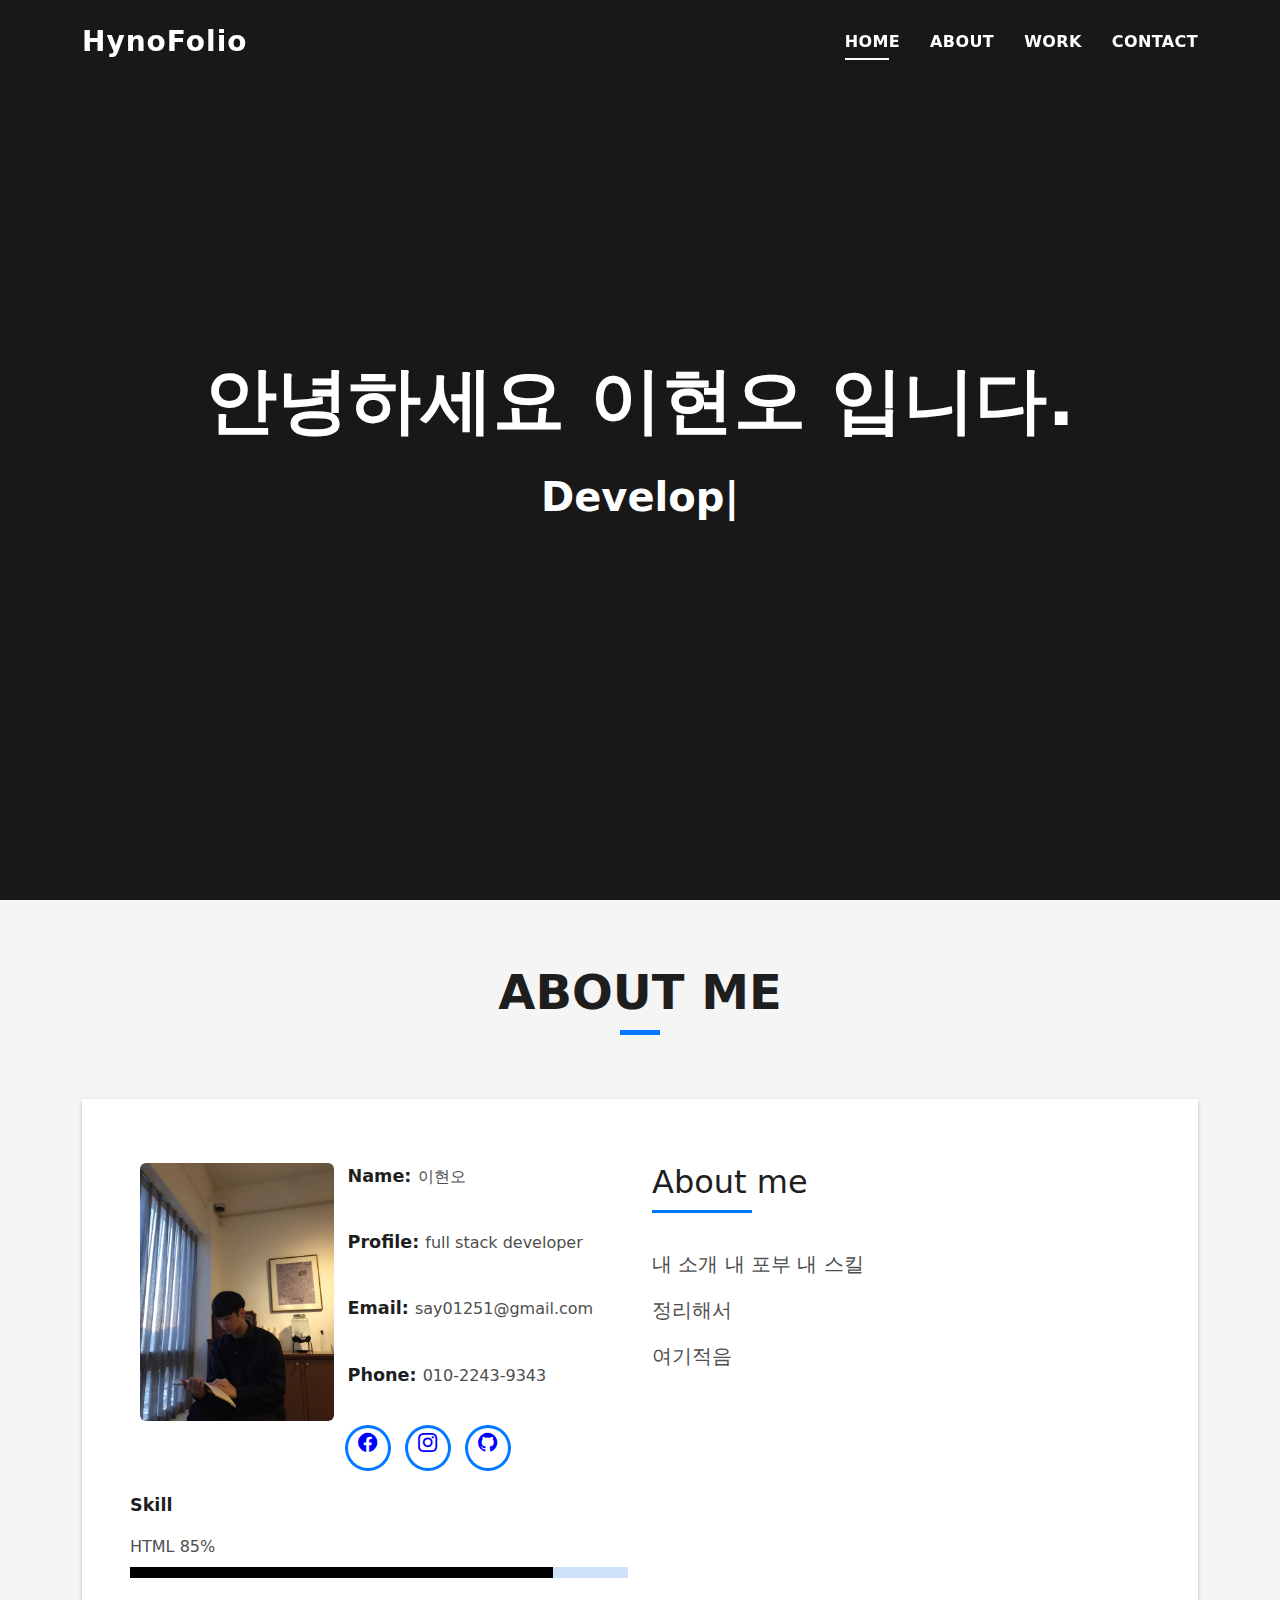
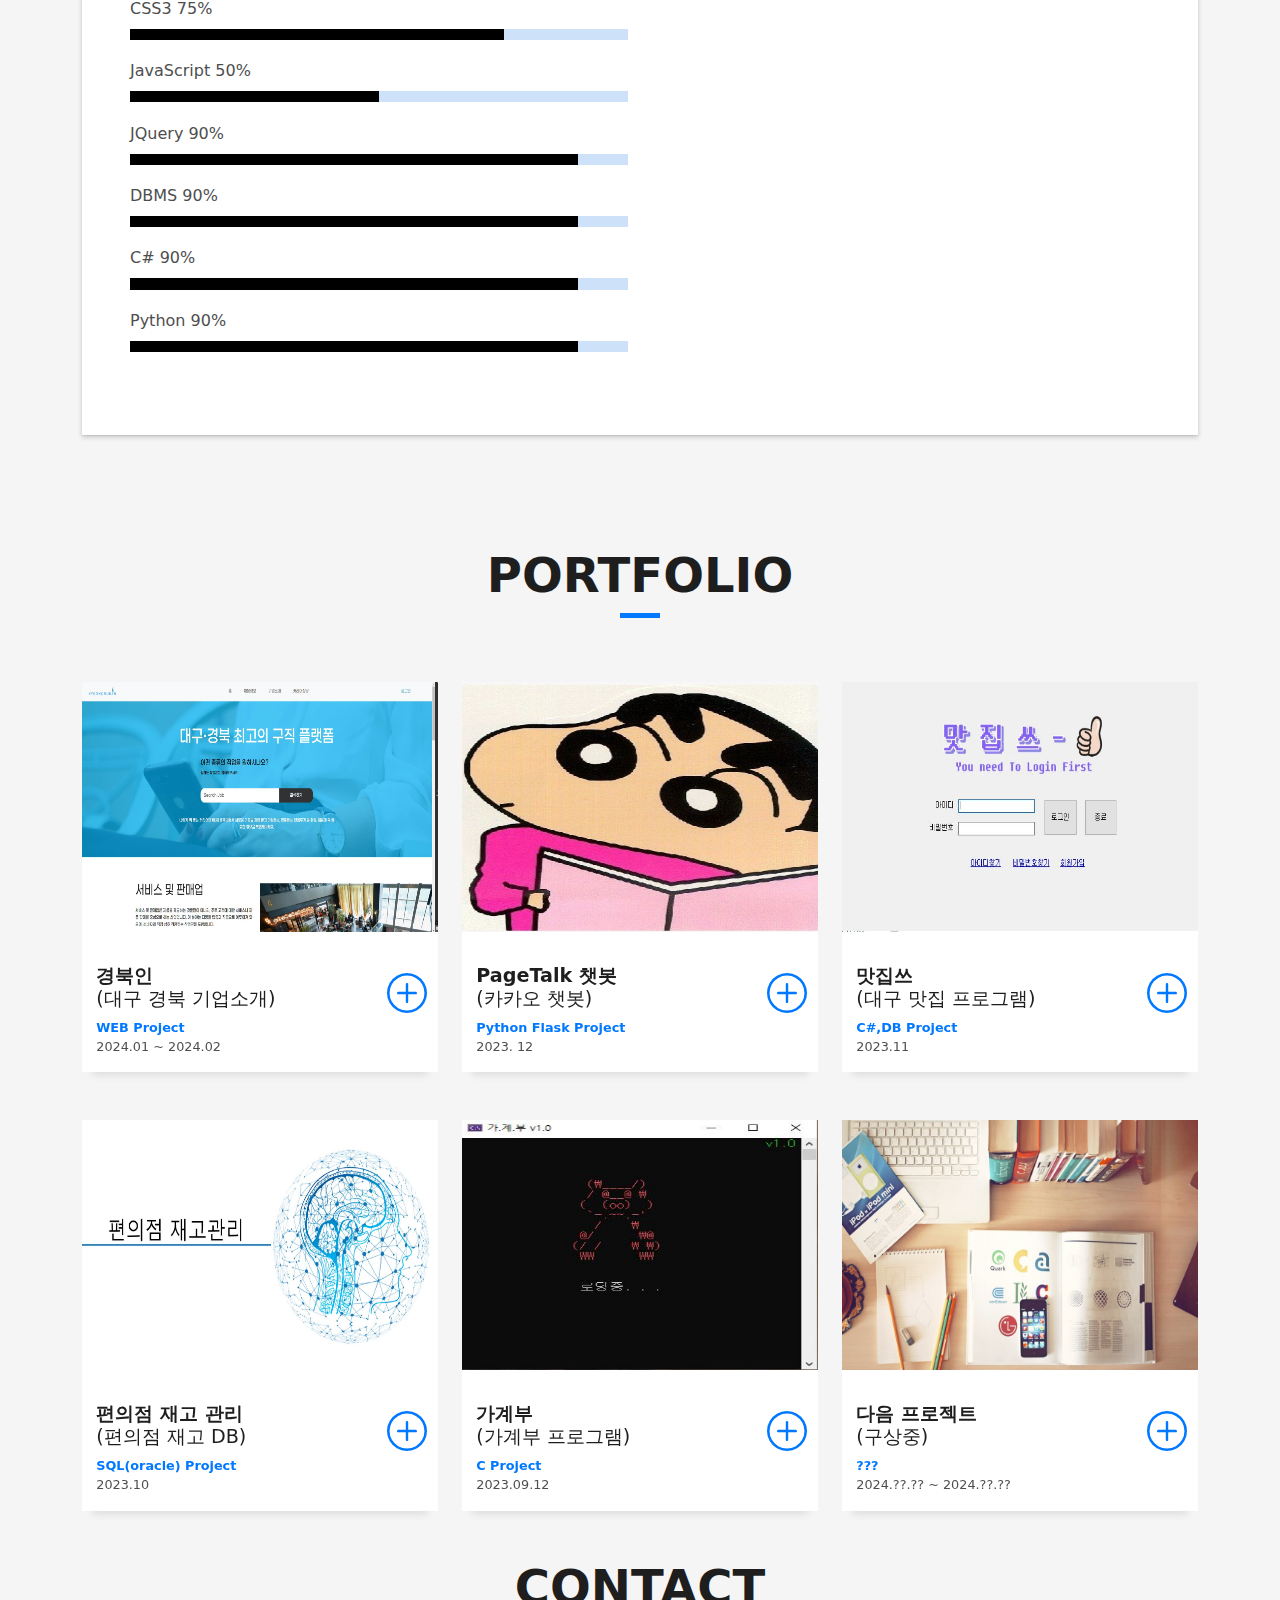
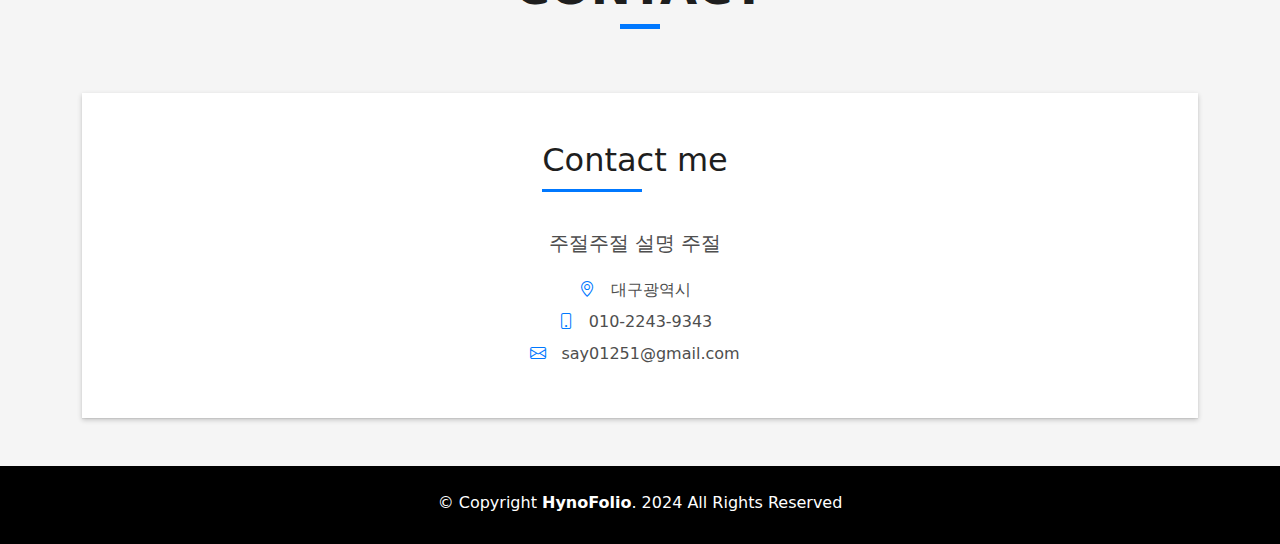
==== index.html @ 92d05353 "webhosting" ====
<!DOCTYPE html>
<html lang="en">

<head>
  <meta charset="utf-8">
  <meta content="width=device-width, initial-scale=1.0" name="viewport">

  <title>Hynofolio</title>
  <meta content="" name="description">
  <meta content="" name="keywords">

  <!-- Favicons -->
  <link href="assets/img/favicon.png" rel="icon">
  <link href="assets/img/apple-touch-icon.png" rel="apple-touch-icon">

  <!-- Vendor CSS Files -->
  <link href="assets/vendor/bootstrap/css/bootstrap.min.css" rel="stylesheet">
  <link href="assets/vendor/bootstrap-icons/bootstrap-icons.css" rel="stylesheet">
  <link href="assets/vendor/glightbox/css/glightbox.min.css" rel="stylesheet">
  <link href="assets/vendor/swiper/swiper-bundle.min.css" rel="stylesheet">

  <!-- Template Main CSS File -->
  <link href="assets/css/style.css" rel="stylesheet">

  <!-- =======================================================
  * Template Name: DevFolio
  * Updated: Jan 29 2024 with Bootstrap v5.3.2
  * Template URL: https://bootstrapmade.com/devfolio-bootstrap-portfolio-html-template/
  * Author: BootstrapMade.com
  * License: https://bootstrapmade.com/license/
  ======================================================== -->
</head>

<body>

  <!-- ======= Header ======= -->
  <header id="header" class="fixed-top">
    <div class="container d-flex align-items-center justify-content-between">

      <h1 class="logo"><a href="index.html">HynoFolio</a></h1>
      <!-- Uncomment below if you prefer to use an image logo -->
      <!-- <a href="index.html" class="logo"><img src="assets/img/logo.png" alt="" class="img-fluid"></a>-->

      <nav id="navbar" class="navbar">
        <ul>
          <li><a class="nav-link scrollto active" href="#hero">Home</a></li>
          <li><a class="nav-link scrollto" href="#about">About</a></li>
          <li><a class="nav-link scrollto " href="#work">Work</a></li>
          <li><a class="nav-link scrollto" href="#contact">Contact</a></li>
        </ul>
        <i class="bi bi-list mobile-nav-toggle"></i>
      </nav><!-- .navbar -->

    </div>
  </header><!-- End Header -->

  <!-- ======= Hero Section ======= -->
  <div id="hero" class="hero route bg-image" style="">
    <div class="overlay-itro"></div>
    <div class="hero-content display-table">
      <div class="table-cell">
        <div class="container">
          <!--<p class="display-6 color-d">Hello, world!</p>-->
          <h1 class="hero-title mb-4">안녕하세요 이현오 입니다.</h1>
          <p class="hero-subtitle"><span class="typed" data-typed-items="Developer, 개발자"></span></p>
          <!-- <p class="pt-3"><a class="btn btn-primary btn js-scroll px-4" href="#about" role="button">Learn More</a></p> -->
        </div>
      </div>
    </div>
  </div><!-- End Hero Section -->

  <main id="main">

    <!-- ======= About Section ======= -->
    <section id="about" class="about-mf sect-pt4 route">
      <div class="container">
        <div class="row">
          <div class="col-sm-12">
			  <div class="title-box text-center">
              <h3 class="title-a">
                About me
              </h3>
              
              <div class="line-mf"></div>
            </div>
            <div class="box-shadow-full">
              <div class="row">
                <div class="col-md-6">
                  <div class="row">
                    <div class="col-sm-6 col-md-5">
                      <div class="about-img">
                        <img src="assets/img/testimonial-2.jpg" class="img-fluid rounded b-shadow-a" alt="">
                      </div>
                    </div>
                    <div class="col-sm-6 col-md-7">
                      <div class="about-info">
                        <p><span class="title-s">Name: </span> <span>이현오</span></p><br>
                        <p><span class="title-s">Profile: </span> <span>full stack developer</span></p><br>
                        <p><span class="title-s">Email: </span> <span>say01251@gmail.com</span></p><br>
                        <p><span class="title-s">Phone: </span> <span>010-2243-9343</span></p>
                         <div class="socials">
                      <ul>
                        <li><a href="https://www.facebook.com/profile.php?id=100023149006272"><span class="ico-circle"><i class="bi bi-facebook"></i></span></a></li>
                        <li><a href="https://www.instagram.com/hyuno__2/"><span class="ico-circle"><i class="bi bi-instagram"></i></span></a></li>
                        <li><a href="https://github.com/Hyno2"><span class="ico-circle"><i class="bi bi-github"></i></span></a></li>
                       
                      </ul>
                    </div>
                      </div>
                    </div>
                  </div>
                  <div class="skill-mf">
                    <p class="title-s">Skill</p>
                    <span>HTML</span> <span class="pull-right">85%</span>
                    <div class="progress">
                      <div class="progress-bar" role="progressbar" style="width: 85%;" aria-valuenow="85" aria-valuemin="0" aria-valuemax="100"></div>
                    </div>
                    <span>CSS3</span> <span class="pull-right">75%</span>
                    <div class="progress">
                      <div class="progress-bar" role="progressbar" style="width: 75%" aria-valuenow="75" aria-valuemin="0" aria-valuemax="100"></div>
                    </div>
                    <span>JavaScript</span> <span class="pull-right">50%</span>
                    <div class="progress">
                      <div class="progress-bar" role="progressbar" style="width: 50%" aria-valuenow="50" aria-valuemin="0" aria-valuemax="100"></div>
                    </div>
                    <span>JQuery</span> <span class="pull-right">90%</span>
                    <div class="progress">
                      <div class="progress-bar" role="progressbar" style="width: 90%" aria-valuenow="90" aria-valuemin="0" aria-valuemax="100"></div>
                    </div>
                    <span>DBMS</span> <span class="pull-right">90%</span>
                    <div class="progress">
                      <div class="progress-bar" role="progressbar" style="width: 90%" aria-valuenow="90" aria-valuemin="0" aria-valuemax="100"></div>
                    </div>
                    <span>C#</span> <span class="pull-right">90%</span>
                    <div class="progress">
                      <div class="progress-bar" role="progressbar" style="width: 90%" aria-valuenow="90" aria-valuemin="0" aria-valuemax="100"></div>
                    </div>
                    <span>Python</span> <span class="pull-right">90%</span>
                    <div class="progress">
                      <div class="progress-bar" role="progressbar" style="width: 90%" aria-valuenow="90" aria-valuemin="0" aria-valuemax="100"></div>
                    </div>
                  </div>
                </div>
                <div class="col-md-6">
                  <div class="about-me pt-4 pt-md-0">
                    <div class="title-box-2">
                      <h5 class="title-left">
                        About me
                      </h5>
                    </div>
                    <p class="lead">
                      내 소개 내 포부 내 스킬
                    </p>
                    <p class="lead">
                      정리해서
                    </p>
                    <p class="lead">
                      여기적음
                    </p>
                  </div>
                </div>
              </div>
            </div>
          </div>
        </div>
      </div>
    </section><!-- End About Section -->


    <!-- ======= Portfolio Section ======= -->
    <section id="work" class="portfolio-mf sect-pt4 route">
      <div class="container">
        <div class="row">
          <div class="col-sm-12">
            <div class="title-box text-center">
              <h3 class="title-a">
                Portfolio
              </h3>
              
              <div class="line-mf"></div>
            </div>
          </div>
        </div>
        <div class="row">
          <div class="col-md-4">
            <div class="work-box">
              <a href="assets/img/work-1.jpg" data-gallery="portfolioGallery" class="portfolio-lightbox">
                <div class="work-img">
                  <img src="assets/img/work-1.jpg" alt="" class="img-fluid">
                </div>
              </a>
              <div class="work-content">
                <div class="row">
                  <div class="col-sm-8">
                    <h2 class="w-title"><strong>경북인</strong><br>(대구 경북 기업소개)</h2>
                    <div class="w-more">
                      <span class="w-ctegory"><strong>WEB Project</strong> </span> <br> <span class="w-date">2024.01 ~ 2024.02</span>
                    </div>
                  </div>
                  <div class="col-sm-4">
                    <div class="w-like">
                      <a href="portfolio-details.html"> <span class="bi bi-plus-circle"></span></a>
                    </div>
                  </div>
                </div>
              </div>
            </div>
          </div>
          <div class="col-md-4">
            <div class="work-box">
              <a href="assets/img/work-2.jpg" data-gallery="portfolioGallery" class="portfolio-lightbox">
                <div class="work-img">
                  <img src="assets/img/work-2.jpg" alt="" class="img-fluid">
                </div>
              </a>
              <div class="work-content">
                <div class="row">
                  <div class="col-sm-8">
                    <h2 class="w-title"><strong>PageTalk 챗봇</strong><br>(카카오 챗봇)</h2>
                    <div class="w-more">
                      <span class="w-ctegory"><strong>Python Flask Project</strong></span> <br> <span class="w-date">2023. 12</span>
                    </div>
                  </div>
                  <div class="col-sm-4">
                    <div class="w-like">
                      <a href="portfolio-details2.html"> <span class="bi bi-plus-circle"></span></a>
                    </div>
                  </div>
                </div>
              </div>
            </div>
          </div>
          <div class="col-md-4">
            <div class="work-box">
              <a href="assets/img/work-3.jpg" data-gallery="portfolioGallery" class="portfolio-lightbox">
                <div class="work-img">
                  <img src="assets/img/work-3.jpg" alt="" class="img-fluid">
                </div>
              </a>
              <div class="work-content">
                <div class="row">
                  <div class="col-sm-8">
                    <h2 class="w-title"><strong>맛집쓰</strong> <br>(대구 맛집 프로그램)</h2>
                    <div class="w-more">
                      <span class="w-ctegory"><strong>C#,DB Project</strong></span> <br> <span class="w-date">2023.11</span>
                    </div>
                  </div>
                  <div class="col-sm-4">
                    <div class="w-like">
                      <a href="portfolio-details3.html"> <span class="bi bi-plus-circle"></span></a>
                    </div>
                  </div>
                </div>
              </div>
            </div>
          </div>
          <div class="col-md-4">
            <div class="work-box">
              <a href="assets/img/work-4.jpg" data-gallery="portfolioGallery" class="portfolio-lightbox">
                <div class="work-img">
                  <img src="assets/img/work-4.jpg" alt="" class="img-fluid">
                </div>
              </a>
              <div class="work-content">
                <div class="row">
                  <div class="col-sm-8">
                    <h2 class="w-title"><strong>편의점 재고 관리</strong><br>(편의점 재고 DB)</h2>
                    <div class="w-more">
                      <span class="w-ctegory"><strong>SQL(oracle) Project</strong></span> <br> <span class="w-date">2023.10</span>
                    </div>
                  </div>
                  <div class="col-sm-4">
                    <div class="w-like">
                      <a href="portfolio-details4.html"> <span class="bi bi-plus-circle"></span></a>
                    </div>
                  </div>
                </div>
              </div>
            </div>
          </div>
          <div class="col-md-4">
            <div class="work-box">
              <a href="assets/img/work-5.jpg" data-gallery="portfolioGallery" class="portfolio-lightbox">
                <div class="work-img">
                  <img src="assets/img/work-5.jpg" alt="" class="img-fluid">
                </div>
              </a>
              <div class="work-content">
                <div class="row">
                  <div class="col-sm-8">
                    <h2 class="w-title"><strong>가계부</strong><br>(가계부 프로그램)</h2>
                    <div class="w-more">
                      <span class="w-ctegory"><strong>C Project</strong></span> <br> <span class="w-date">2023.09.12</span>
                    </div>
                  </div>
                  <div class="col-sm-4">
                    <div class="w-like">
                      <a href="portfolio-details5.html"> <span class="bi bi-plus-circle"></span></a>
                    </div>
                  </div>
                </div>
              </div>
            </div>
          </div>
          <div class="col-md-4">
            <div class="work-box">
              <a href="assets/img/work-6.jpg" data-gallery="portfolioGallery" class="portfolio-lightbox">
                <div class="work-img">
                  <img src="assets/img/work-6.jpg" alt="" class="img-fluid">
                </div>
              </a>
              <div class="work-content">
                <div class="row">
                  <div class="col-sm-8">
                    <h2 class="w-title"><strong>다음 프로젝트</strong><br>(구상중)</h2>
                    <div class="w-more">
                      <span class="w-ctegory"><strong>???</strong></span> <br> <span class="w-date">2024.??.?? ~ 2024.??.??</span>
                    </div>
                  </div>
                  <div class="col-sm-4">
                    <div class="w-like">
                      <a href=""> <span class="bi bi-plus-circle"></span></a>
                    </div>
                  </div>
                </div>
              </div>
            </div>
          </div>

        </div>
      </div>
    </section><!-- End Portfolio Section -->

    <!-- ======= Contact Section ======= -->
    
      <div class="container" style="text-align: center;">
        <div class="row">
          <div class="col-sm-12">
			  <div class="title-box text-center">
              <h3 class="title-a">
                Contact
              </h3>
              
              <div class="line-mf"></div>
            </div>
            <div class="contact-mf">
              <div id="contact" class="box-shadow-full">
                <div class="row">
               
                  </div>
                  <div class="col-md-6" style="margin-left: 250px;">
                    <div class="title-box-2 pt-4 pt-md-0">
                      <h5 class="title-left">
                        Contact me
                      </h5>
                    </div>
                    <div class="more-info">
                      <p class="lead">
                       주절주절 설명 주절
                      </p>
                      <ul class="list-ico">
                        <li><span class="bi bi-geo-alt"></span> 대구광역시</li>
                        <li><span class="bi bi-phone"></span> 010-2243-9343</li>
                        <li><span class="bi bi-envelope"></span> say01251@gmail.com</li>
                      </ul>
                    </div>
                   
                  </div>
                </div>
              </div>
            </div>
          </div>
        </div>
      </div>
    <!-- End Contact Section -->

  </main><!-- End #main -->

  <!-- ======= Footer ======= -->
  <footer>
    <div class="container">
      <div class="row">
        <div class="col-sm-12">
          <div class="copyright-box">
            <p class="copyright">&copy; Copyright <strong>HynoFolio</strong>. 2024 All Rights Reserved</p>
            <div class="credits">
           
            </div>
          </div>
        </div>
      </div>
    </div>
  </footer><!-- End  Footer -->

  <div id="preloader"></div>
  <a href="#" class="back-to-top d-flex align-items-center justify-content-center"><i class="bi bi-arrow-up-short"></i></a>

  <!-- Vendor JS Files -->
  <script src="assets/vendor/purecounter/purecounter_vanilla.js"></script>
  <script src="assets/vendor/bootstrap/js/bootstrap.bundle.min.js"></script>
  <script src="assets/vendor/glightbox/js/glightbox.min.js"></script>
  <script src="assets/vendor/swiper/swiper-bundle.min.js"></script>
  <script src="assets/vendor/typed.js/typed.umd.js"></script>
  <script src="assets/vendor/php-email-form/validate.js"></script>

  <!-- Template Main JS File -->
  <script src="assets/js/main.js"></script>

</body>

</html>
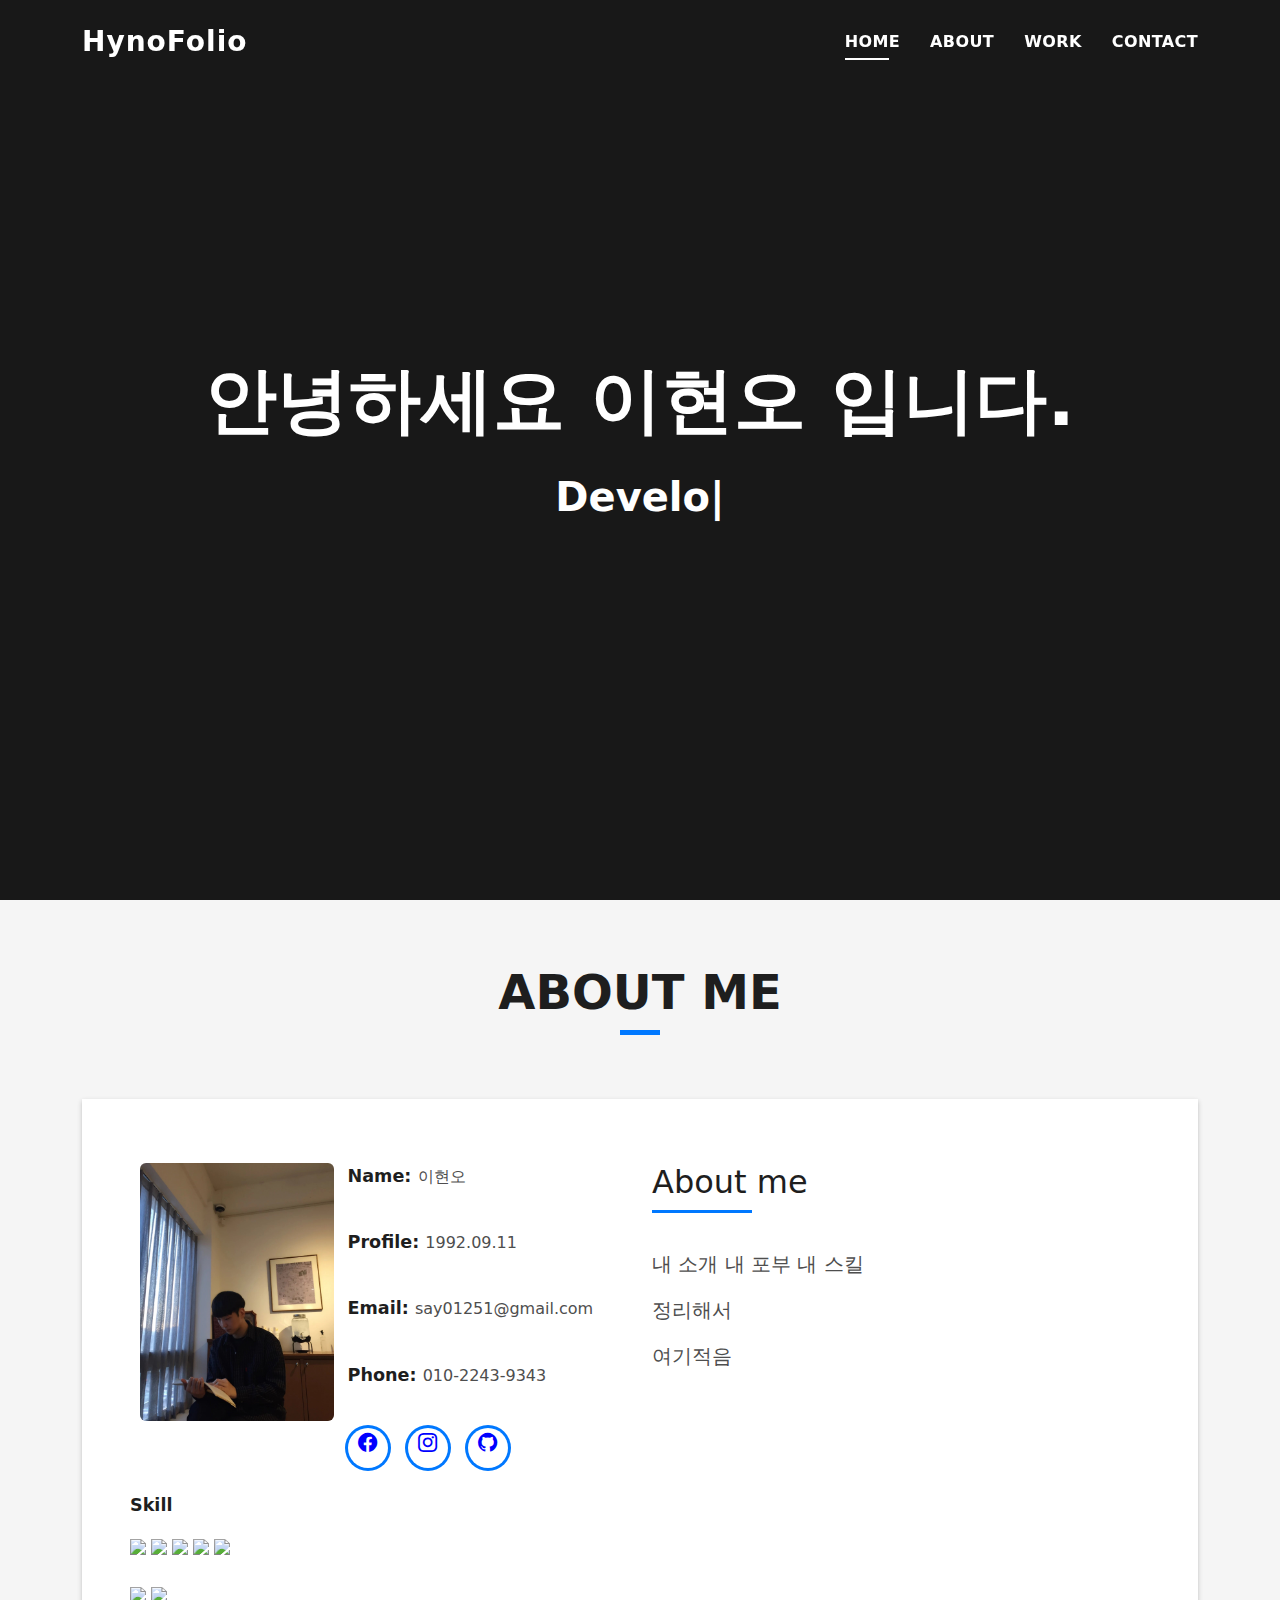
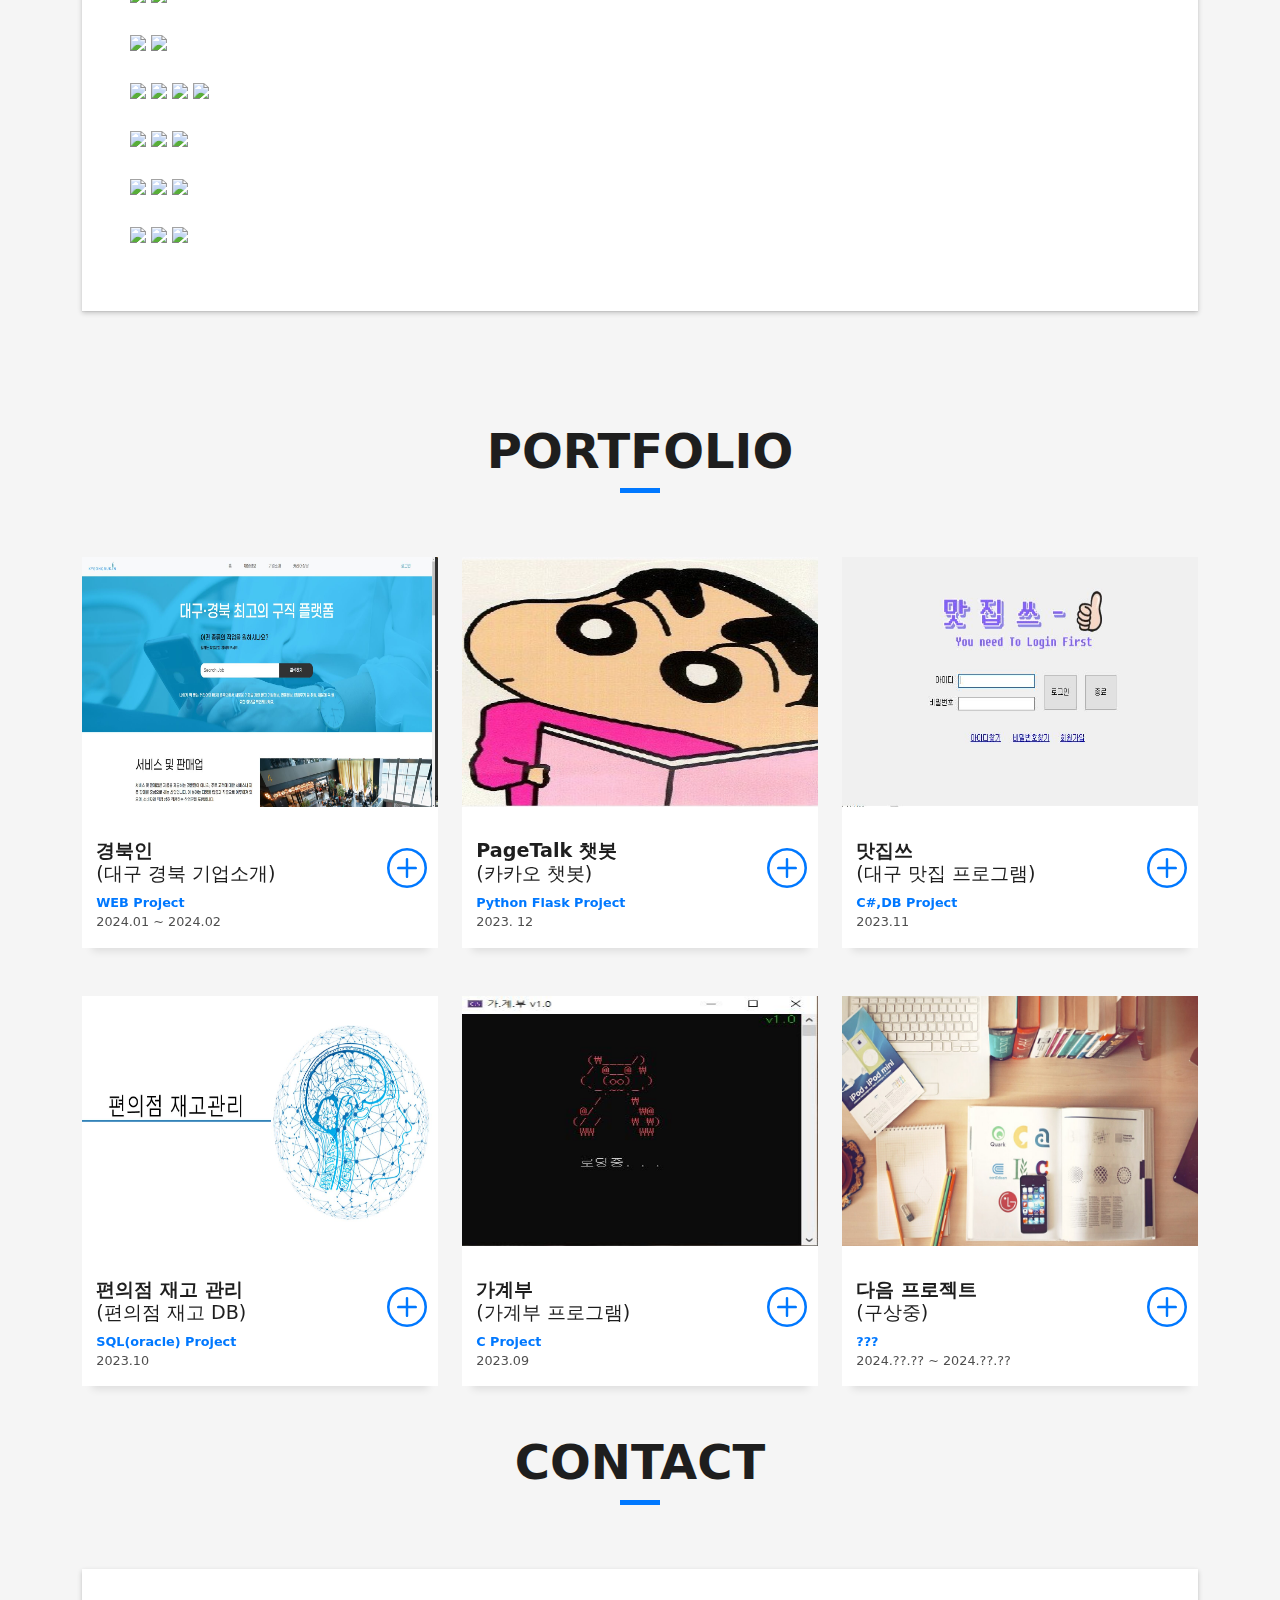
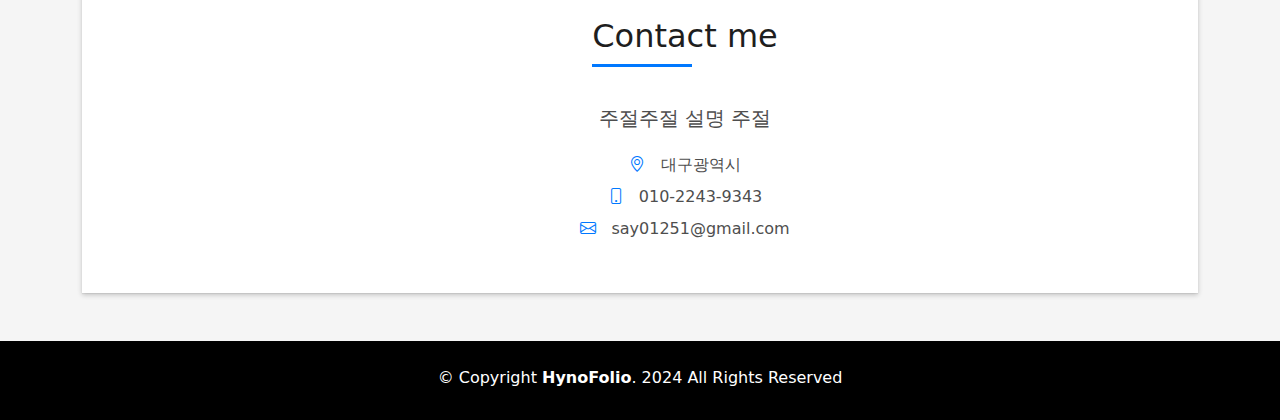
==== commit 6ebd0e51: "d" ====
--- a/index.html
+++ b/index.html
@@ -95,7 +95,7 @@
                     <div class="col-sm-6 col-md-7">
                       <div class="about-info">
                         <p><span class="title-s">Name: </span> <span>이현오</span></p><br>
-                        <p><span class="title-s">Profile: </span> <span>full stack developer</span></p><br>
+                        <p><span class="title-s">Profile: </span> <span>1992.09.11</span></p><br>
                         <p><span class="title-s">Email: </span> <span>say01251@gmail.com</span></p><br>
                         <p><span class="title-s">Phone: </span> <span>010-2243-9343</span></p>
                          <div class="socials">
@@ -111,34 +111,36 @@
                   </div>
                   <div class="skill-mf">
                     <p class="title-s">Skill</p>
-                    <span>HTML</span> <span class="pull-right">85%</span>
-                    <div class="progress">
-                      <div class="progress-bar" role="progressbar" style="width: 85%;" aria-valuenow="85" aria-valuemin="0" aria-valuemax="100"></div>
-                    </div>
-                    <span>CSS3</span> <span class="pull-right">75%</span>
-                    <div class="progress">
-                      <div class="progress-bar" role="progressbar" style="width: 75%" aria-valuenow="75" aria-valuemin="0" aria-valuemax="100"></div>
-                    </div>
-                    <span>JavaScript</span> <span class="pull-right">50%</span>
-                    <div class="progress">
-                      <div class="progress-bar" role="progressbar" style="width: 50%" aria-valuenow="50" aria-valuemin="0" aria-valuemax="100"></div>
-                    </div>
-                    <span>JQuery</span> <span class="pull-right">90%</span>
-                    <div class="progress">
-                      <div class="progress-bar" role="progressbar" style="width: 90%" aria-valuenow="90" aria-valuemin="0" aria-valuemax="100"></div>
-                    </div>
-                    <span>DBMS</span> <span class="pull-right">90%</span>
-                    <div class="progress">
-                      <div class="progress-bar" role="progressbar" style="width: 90%" aria-valuenow="90" aria-valuemin="0" aria-valuemax="100"></div>
-                    </div>
-                    <span>C#</span> <span class="pull-right">90%</span>
-                    <div class="progress">
-                      <div class="progress-bar" role="progressbar" style="width: 90%" aria-valuenow="90" aria-valuemin="0" aria-valuemax="100"></div>
-                    </div>
-                    <span>Python</span> <span class="pull-right">90%</span>
-                    <div class="progress">
-                      <div class="progress-bar" role="progressbar" style="width: 90%" aria-valuenow="90" aria-valuemin="0" aria-valuemax="100"></div>
-                    </div>
+                    <span>
+						<img src="https://img.shields.io/badge/html5-E34F26?style=for-the-badge&#x26;logo=html5&logoColor=white"/></a> 
+						<img src="https://img.shields.io/badge/css3-1572B6?style=for-the-badge&#x26;logo=css3&logoColor=white"/></a> 
+						<img src="https://img.shields.io/badge/javascript-F7DF1E?style=for-the-badge&#x26;logo=javascript&logoColor=white"/></a>
+						<img src="https://img.shields.io/badge/jquery-0769AD?style=for-the-badge&#x26;logo=jquery&logoColor=white"/></a>
+						<img src="https://img.shields.io/badge/springboot-6DB33F?style=for-the-badge&#x26;logo=springboot&logoColor=white"/></a>
+						<br><br>
+						<img src="https://img.shields.io/badge/c-A8B9CC?style=for-the-badge&#x26;logo=c&logoColor=white"/></a> 
+						<img src="https://img.shields.io/badge/C%20Sharp-239120?style=for-the-badge&#x26;logo=C%20Sharp&logoColor=white"/></a> 
+						<br><br>
+						<img src="https://img.shields.io/badge/python-3776AB?style=for-the-badge&#x26;logo=python&logoColor=white"/></a> 
+						<img src="https://img.shields.io/badge/flask-g000000?style=for-the-badge&#x26;logo=flask&logoColor=white"/></a>
+						<br><br>
+						<img src="https://img.shields.io/badge/visualstudio-5C2D91?style=for-the-badge&#x26;logo=visualstudio&logoColor=white"/></a>
+						<img src="https://img.shields.io/badge/visualstudiocode-007ACC?style=for-the-badge&#x26;logo=visualstudiocode&logoColor=white"/></a>
+						<img src="https://img.shields.io/badge/eclipseide-2C2255?style=for-the-badge&#x26;logo=eclipseide&logoColor=white"/></a>
+						<img src="https://img.shields.io/badge/pycharm-000000?style=for-the-badge&#x26;logo=pycharm&logoColor=white"/></a>
+						<br><br>
+						<img src="https://img.shields.io/badge/mysql-4479A1?style=for-the-badge&#x26;logo=mysql&logoColor=white"/></a>
+						<img src="https://img.shields.io/badge/microsoftsqlserver-CC2927?style=for-the-badge&#x26;logo=microsoftsqlserver&logoColor=white"/></a>
+						<img src="https://img.shields.io/badge/oracle-F80000?style=for-the-badge&#x26;logo=oracle&logoColor=white"/></a>
+						<br><br>
+						<img src="https://img.shields.io/badge/bootstrap-7952B3?style=for-the-badge&#x26;logo=bootstrap&logoColor=white"/></a>
+						<img src="https://img.shields.io/badge/figma-F24E1E?style=for-the-badge&#x26;logo=figma&logoColor=white"/></a>
+						<img src="https://img.shields.io/badge/canva-00C4CC?style=for-the-badge&#x26;logo=canva&logoColor=white"/></a>
+						<br><br>
+						<img src="https://img.shields.io/badge/kakao-FFCD00?style=for-the-badge&#x26;logo=kakao&logoColor=white"/></a>
+						<img src="https://img.shields.io/badge/git-F05032?style=for-the-badge&#x26;logo=git&logoColor=white"/></a>
+						<img src="https://img.shields.io/badge/github-181717?style=for-the-badge&#x26;logo=github&logoColor=white"/></a>
+						</span>
                   </div>
                 </div>
                 <div class="col-md-6">
@@ -182,6 +184,7 @@
           </div>
         </div>
         <div class="row">
+			
           <div class="col-md-4">
             <div class="work-box">
               <a href="assets/img/work-1.jpg" data-gallery="portfolioGallery" class="portfolio-lightbox">
@@ -206,6 +209,7 @@
               </div>
             </div>
           </div>
+          
           <div class="col-md-4">
             <div class="work-box">
               <a href="assets/img/work-2.jpg" data-gallery="portfolioGallery" class="portfolio-lightbox">
@@ -230,6 +234,7 @@
               </div>
             </div>
           </div>
+
           <div class="col-md-4">
             <div class="work-box">
               <a href="assets/img/work-3.jpg" data-gallery="portfolioGallery" class="portfolio-lightbox">
@@ -254,6 +259,7 @@
               </div>
             </div>
           </div>
+      
           <div class="col-md-4">
             <div class="work-box">
               <a href="assets/img/work-4.jpg" data-gallery="portfolioGallery" class="portfolio-lightbox">
@@ -278,6 +284,8 @@
               </div>
             </div>
           </div>
+          
+          
           <div class="col-md-4">
             <div class="work-box">
               <a href="assets/img/work-5.jpg" data-gallery="portfolioGallery" class="portfolio-lightbox">
@@ -290,7 +298,7 @@
                   <div class="col-sm-8">
                     <h2 class="w-title"><strong>가계부</strong><br>(가계부 프로그램)</h2>
                     <div class="w-more">
-                      <span class="w-ctegory"><strong>C Project</strong></span> <br> <span class="w-date">2023.09.12</span>
+                      <span class="w-ctegory"><strong>C Project</strong></span> <br> <span class="w-date">2023.09</span>
                     </div>
                   </div>
                   <div class="col-sm-4">
@@ -302,6 +310,8 @@
               </div>
             </div>
           </div>
+
+
           <div class="col-md-4">
             <div class="work-box">
               <a href="assets/img/work-6.jpg" data-gallery="portfolioGallery" class="portfolio-lightbox">
@@ -326,7 +336,6 @@
               </div>
             </div>
           </div>
-
         </div>
       </div>
     </section><!-- End Portfolio Section -->
@@ -348,7 +357,7 @@
                 <div class="row">
                
                   </div>
-                  <div class="col-md-6" style="margin-left: 250px;">
+                  <div class="col-md-6" style="margin-left: 300px;">
                     <div class="title-box-2 pt-4 pt-md-0">
                       <h5 class="title-left">
                         Contact me
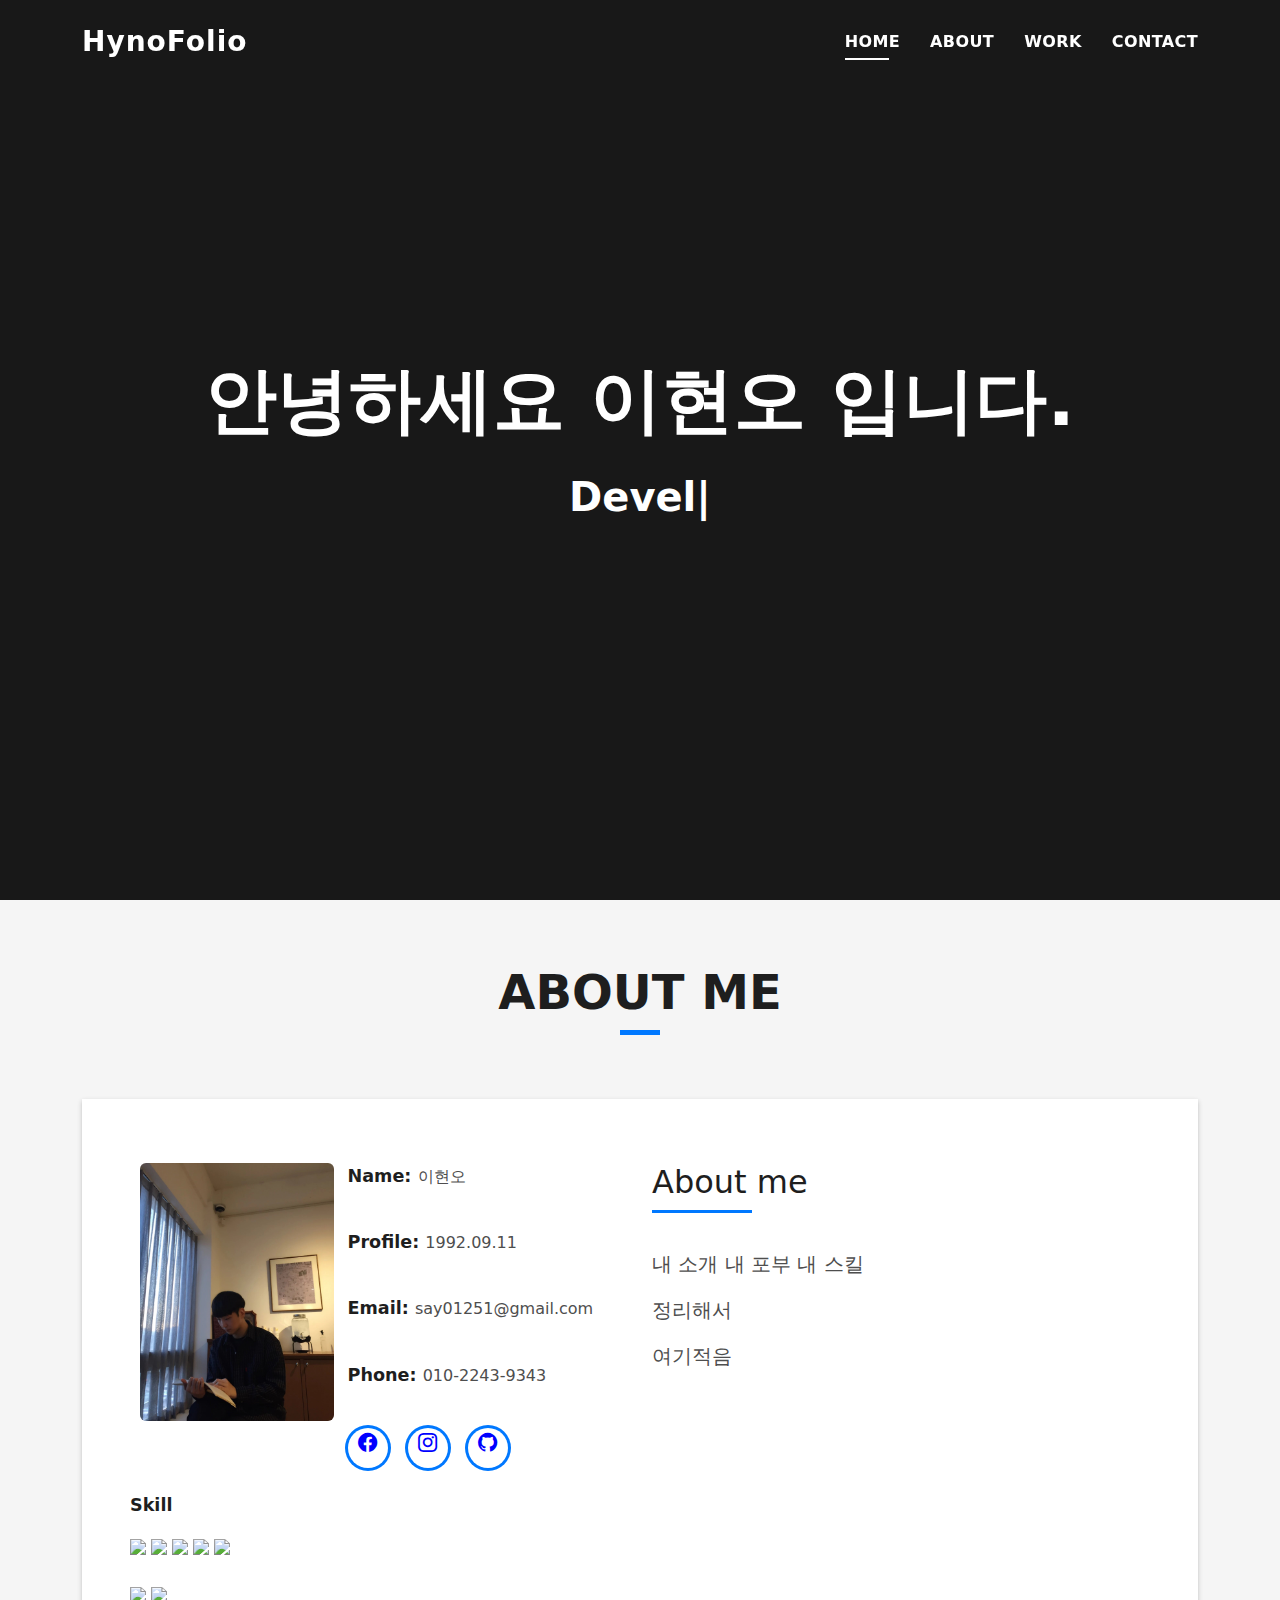
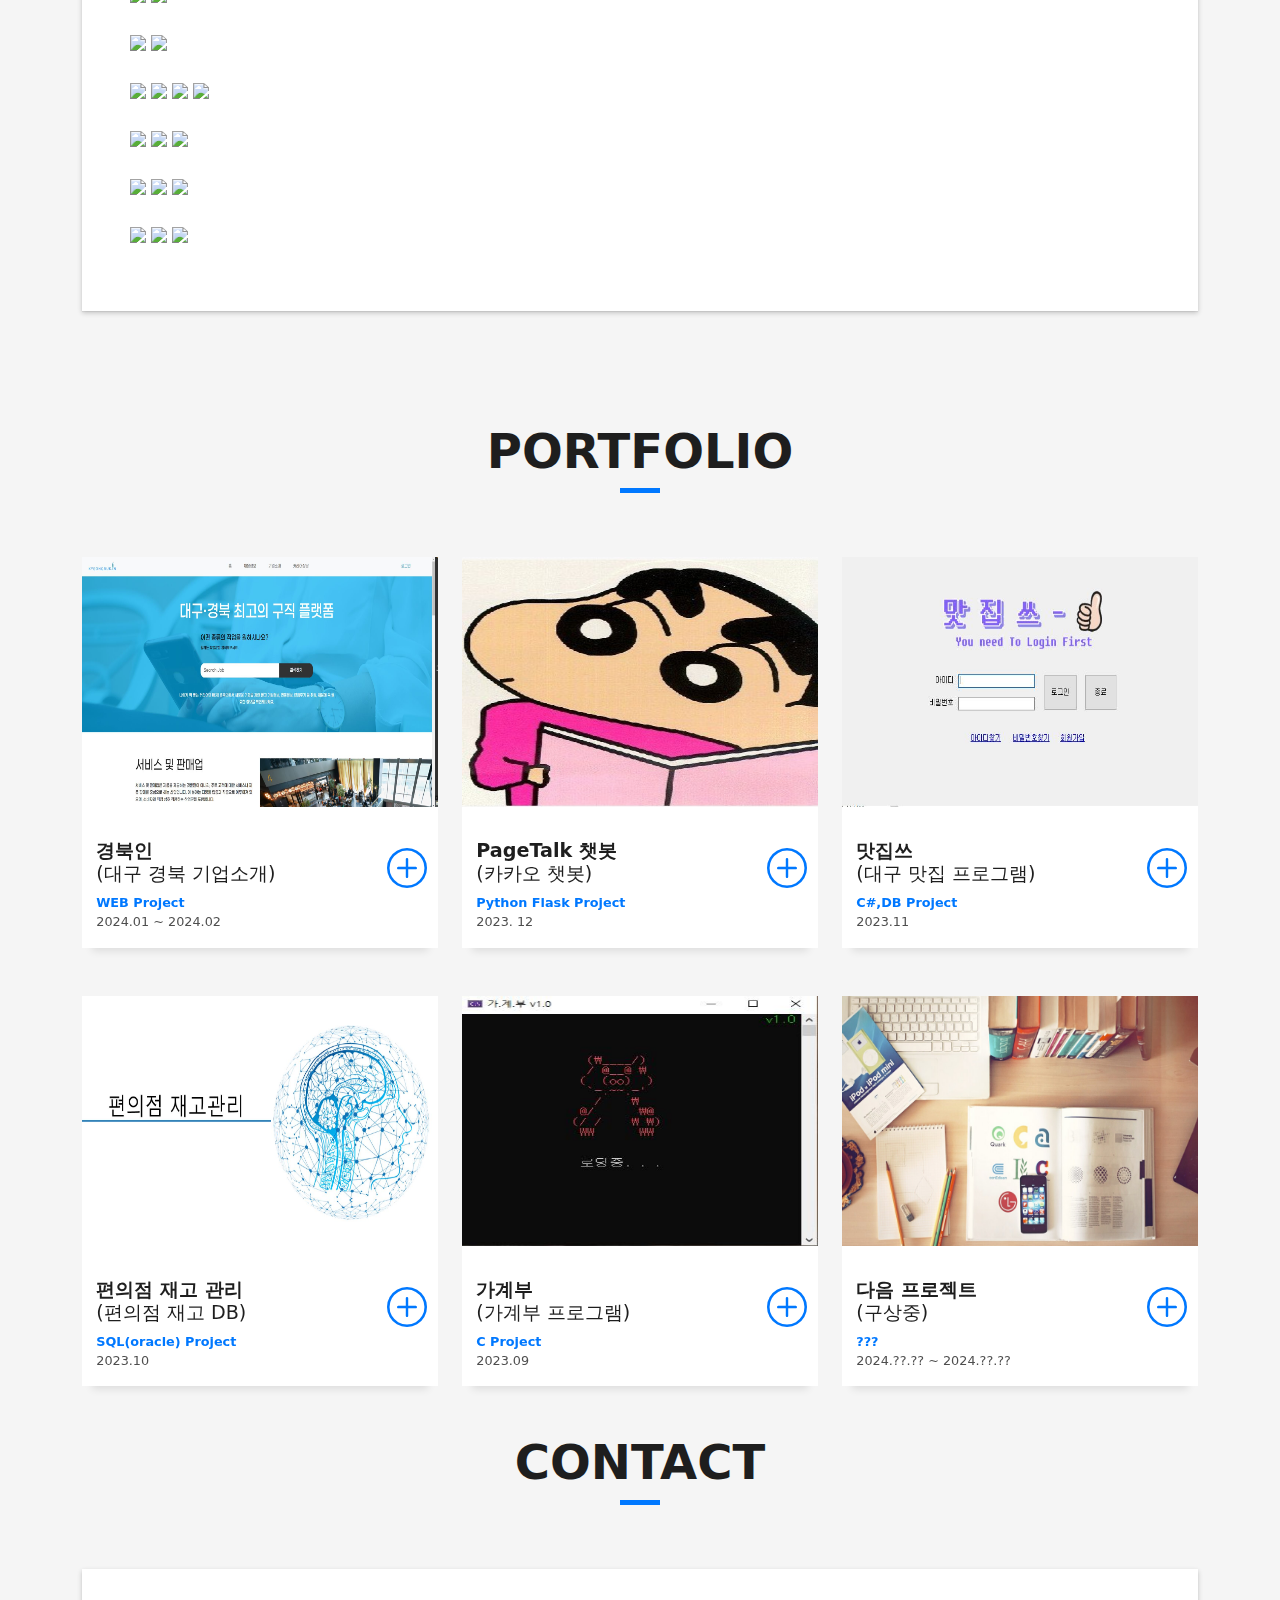
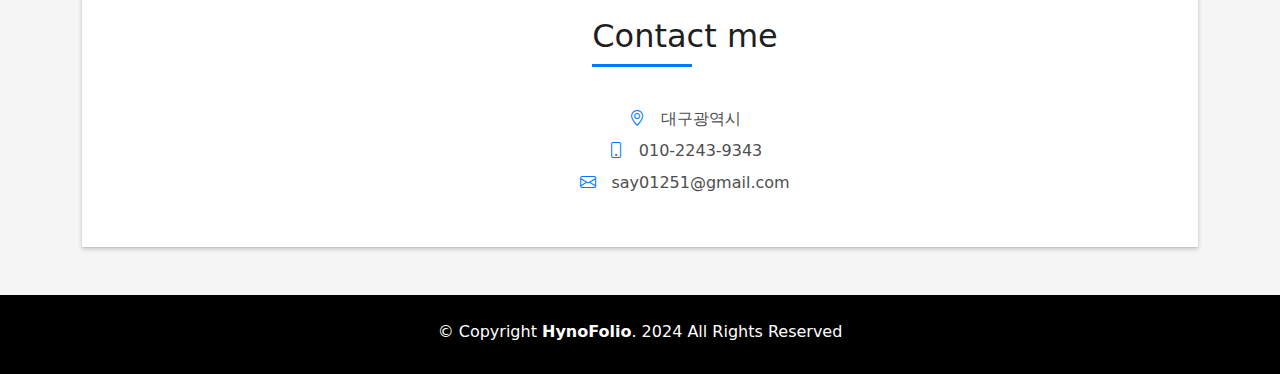
==== commit 2d98e2a3: "up" ====
--- a/index.html
+++ b/index.html
@@ -364,9 +364,7 @@
                       </h5>
                     </div>
                     <div class="more-info">
-                      <p class="lead">
-                       주절주절 설명 주절
-                      </p>
+                      
                       <ul class="list-ico">
                         <li><span class="bi bi-geo-alt"></span> 대구광역시</li>
                         <li><span class="bi bi-phone"></span> 010-2243-9343</li>
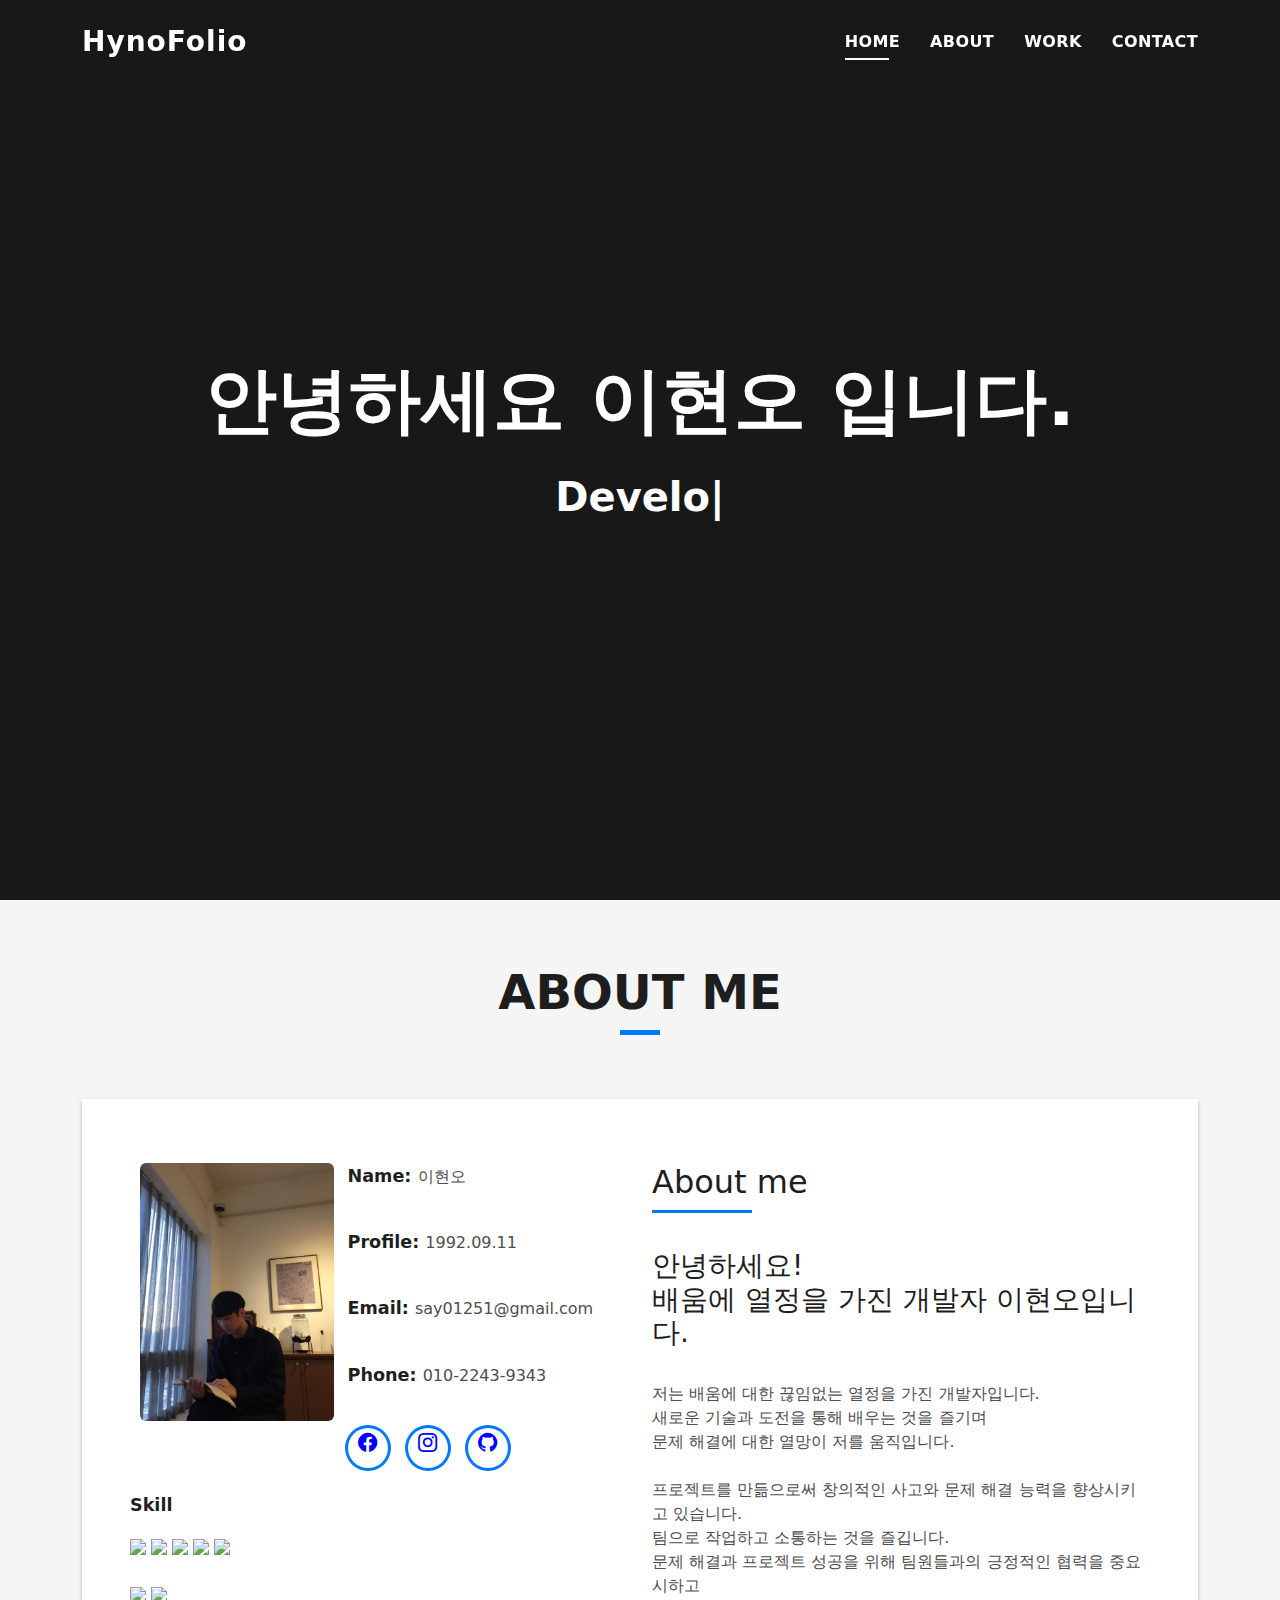
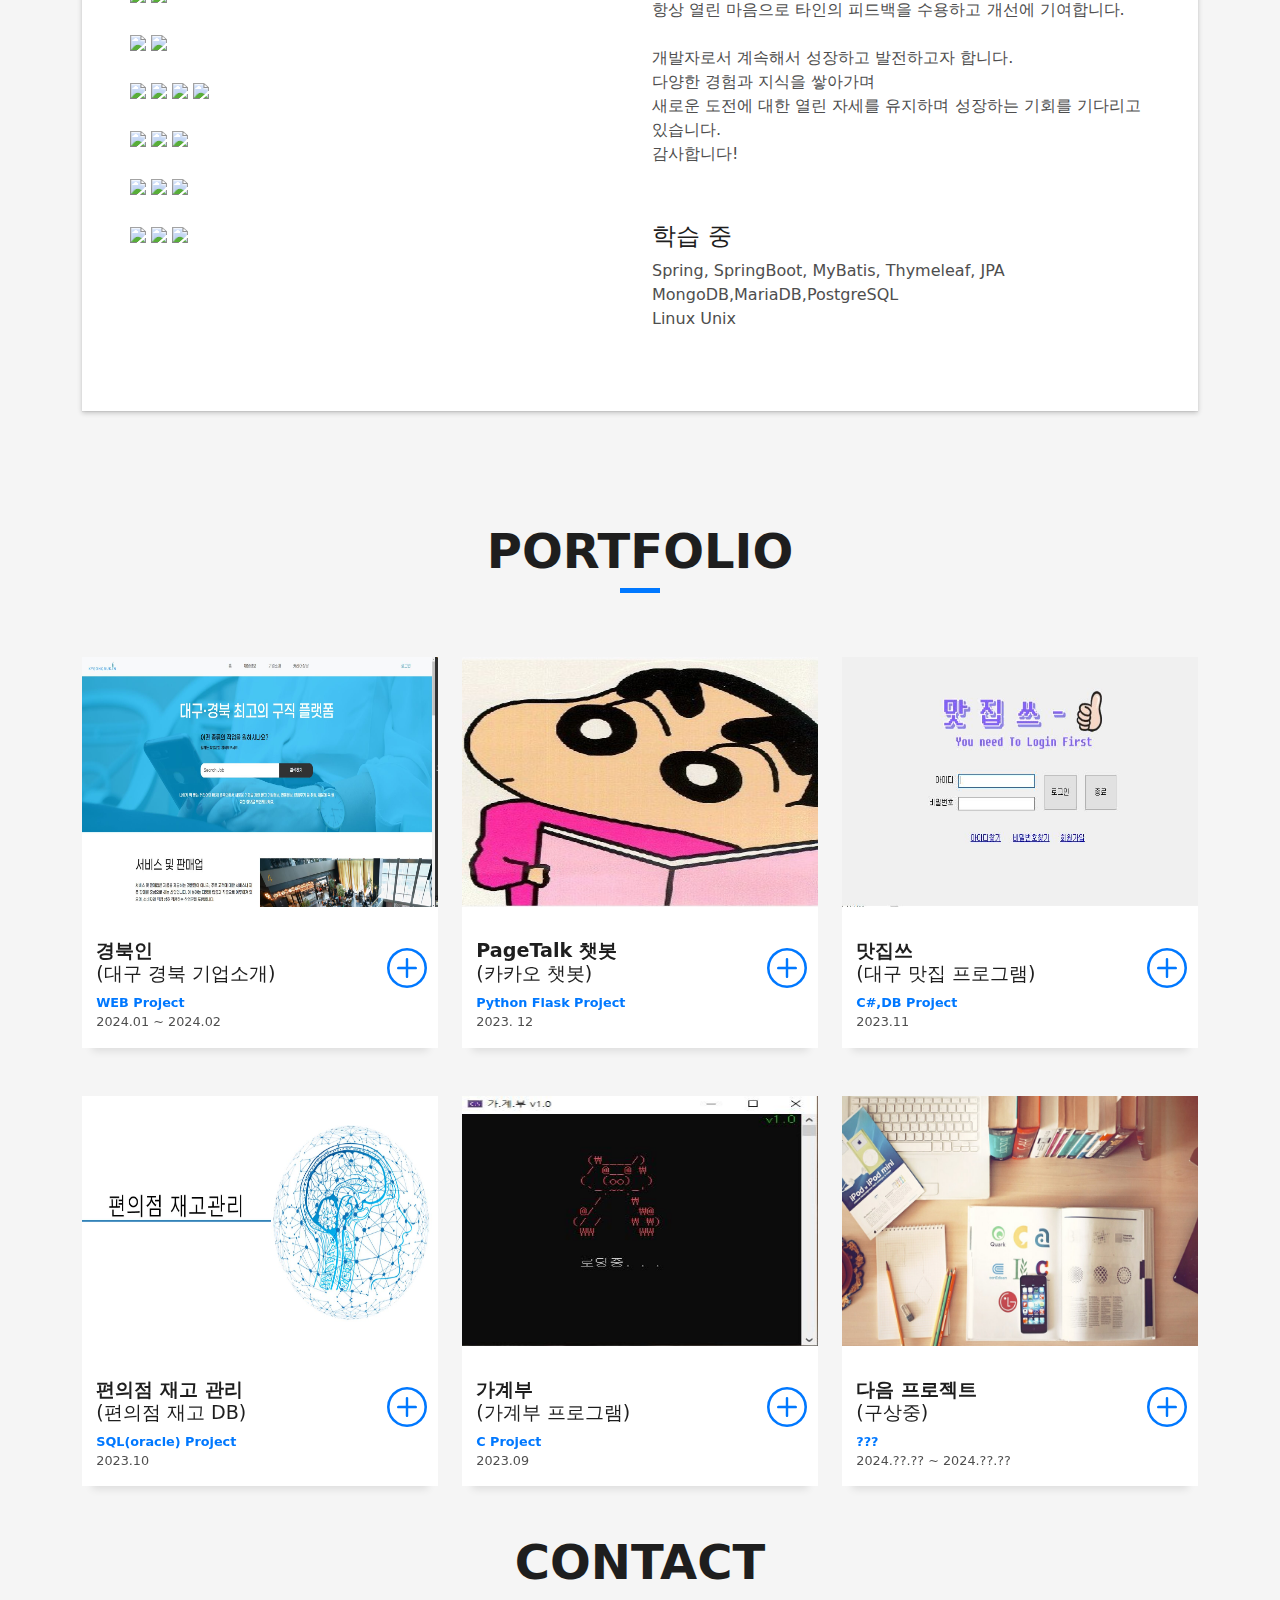
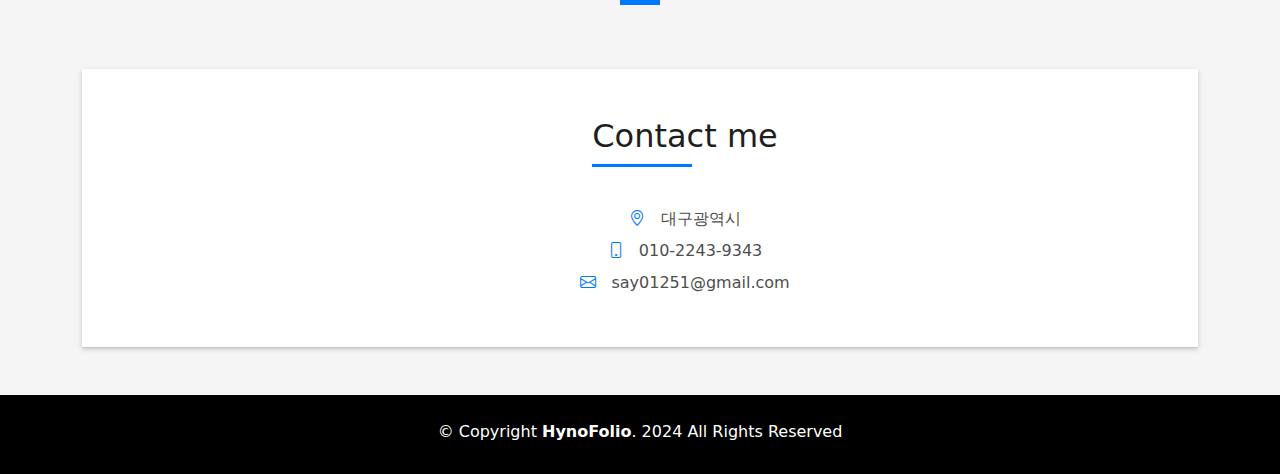
==== commit e8e805a1: "Update index.html" ====
--- a/index.html
+++ b/index.html
@@ -151,14 +151,27 @@
                       </h5>
                     </div>
                     <p class="lead">
-                      내 소개 내 포부 내 스킬
+                      <h3>안녕하세요!<br> 배움에 열정을 가진 개발자 이현오입니다.</h3>
+                      <br>
+                      저는 배움에 대한 끊임없는 열정을 가진 개발자입니다.<br>
+                      새로운 기술과 도전을 통해 배우는 것을 즐기며<br>
+                      문제 해결에 대한 열망이 저를 움직입니다. <br><br>
+                      프로젝트를 만듦으로써 창의적인 사고와 문제 해결 능력을 향상시키고 있습니다.<br>
+                      팀으로 작업하고 소통하는 것을 즐깁니다.<br>
+                      문제 해결과 프로젝트 성공을 위해 팀원들과의 긍정적인 협력을 중요시하고<br>
+                      항상 열린 마음으로 타인의 피드백을 수용하고 개선에 기여합니다.<br><br>
+                      개발자로서 계속해서 성장하고 발전하고자 합니다.<br>
+                      다양한 경험과 지식을 쌓아가며<br>
+                      새로운 도전에 대한 열린 자세를 유지하며 성장하는 기회를 기다리고 있습니다.<br>
+					  감사합니다!
+                    </p><br>
+                    <p class="lead">
+                      <h4>학습 중</h4>
+                      Spring, SpringBoot, MyBatis, Thymeleaf, JPA<br>
+                      MongoDB,MariaDB,PostgreSQL <br>
+                      Linux Unix<br>
                     </p>
-                    <p class="lead">
-                      정리해서
-                    </p>
-                    <p class="lead">
-                      여기적음
-                    </p>
+                   
                   </div>
                 </div>
               </div>
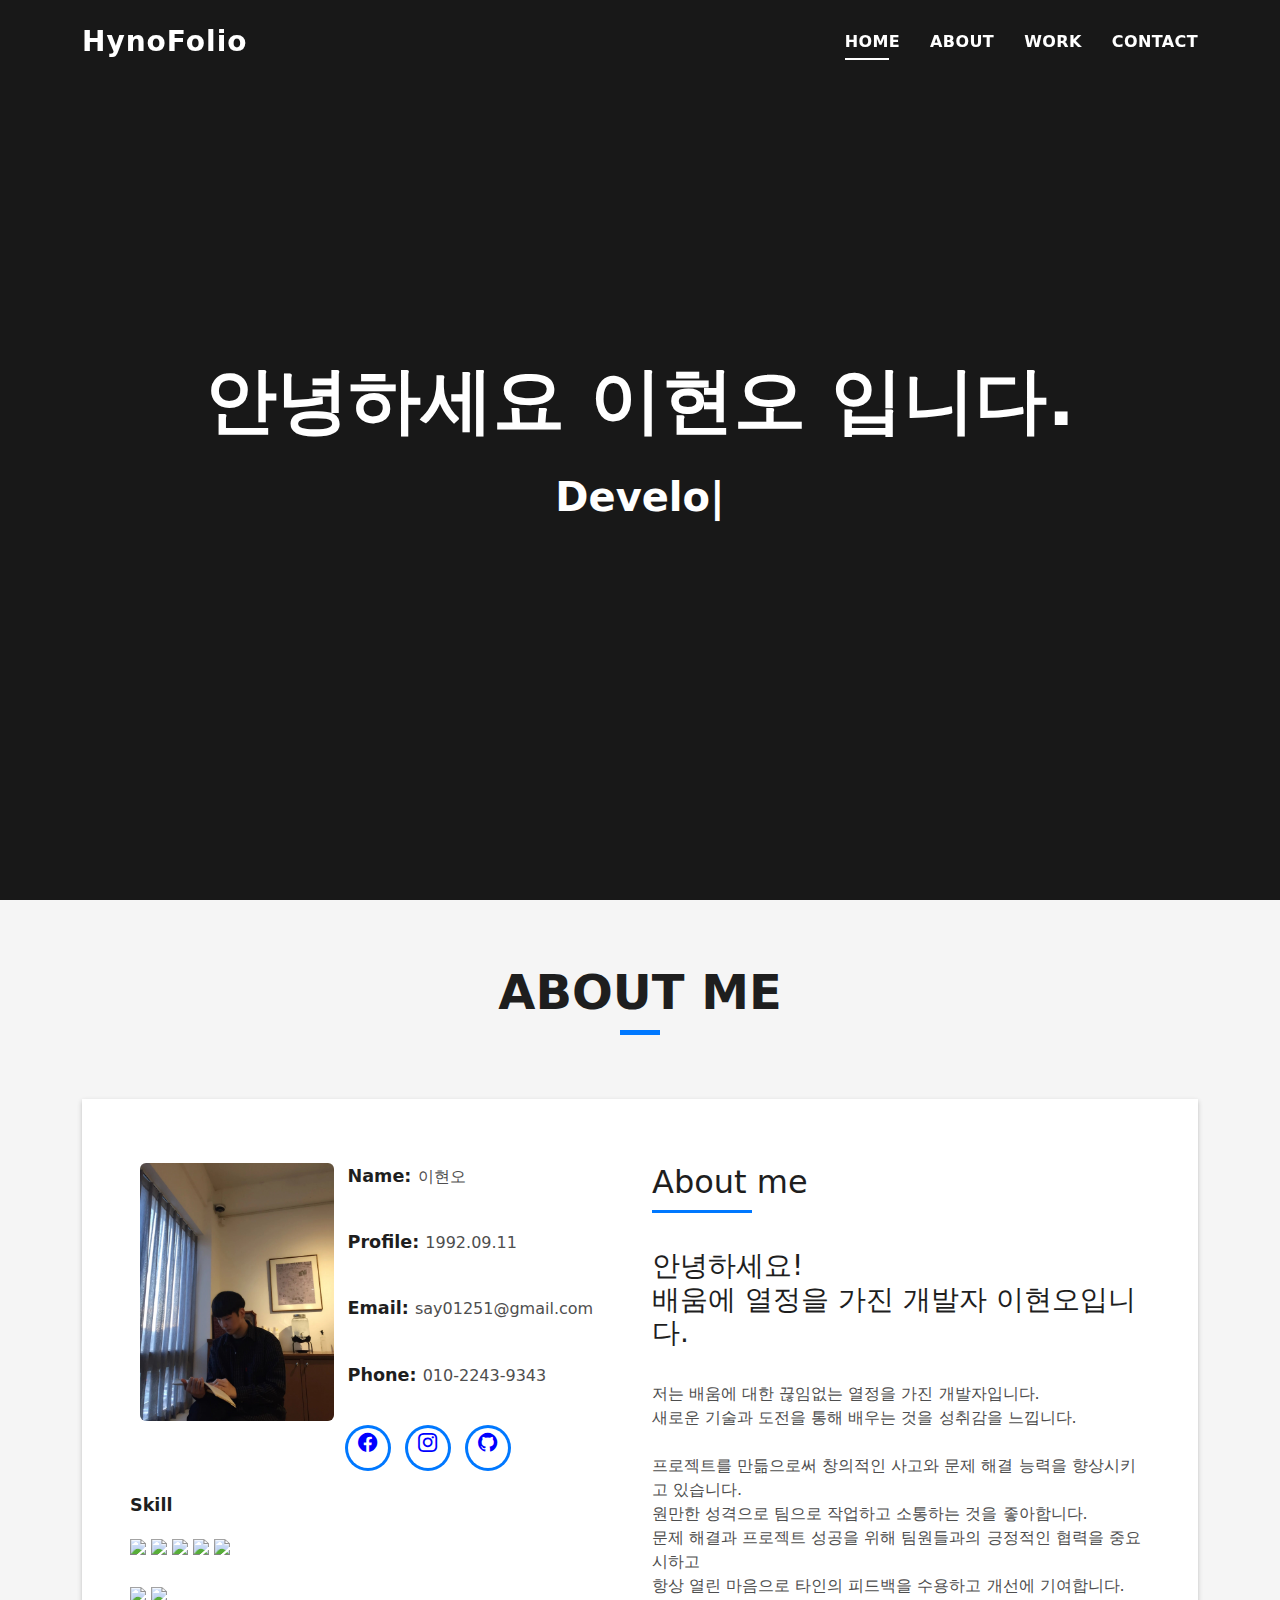
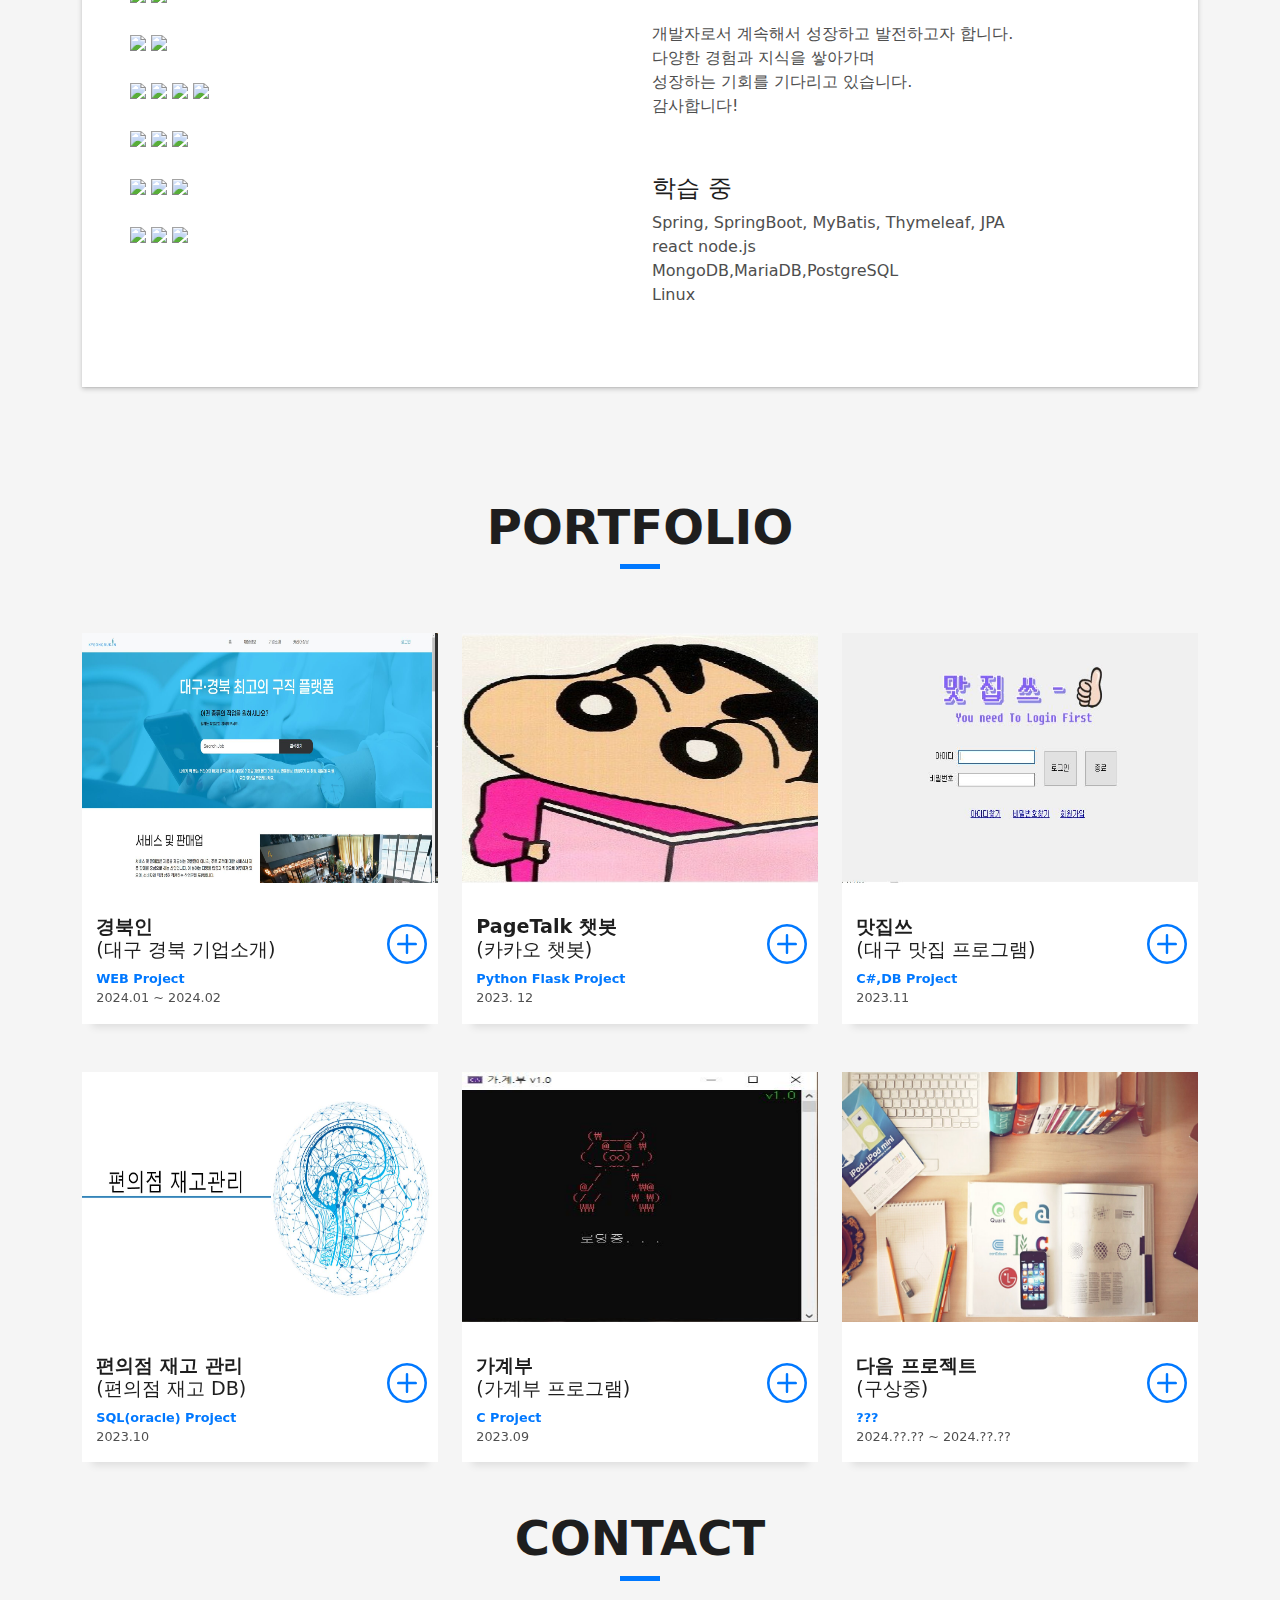
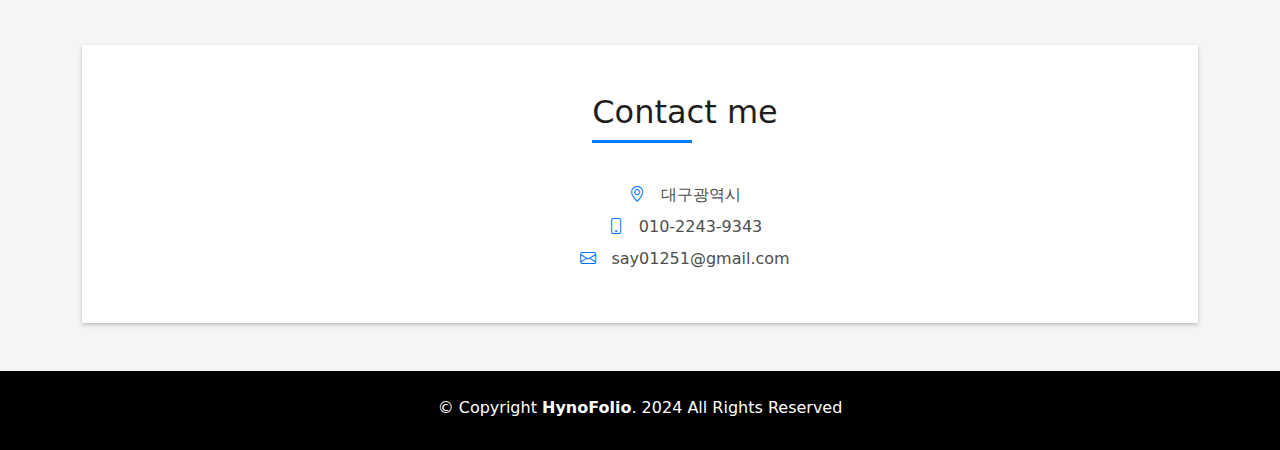
==== commit efb17056: "ud" ====
--- a/index.html
+++ b/index.html
@@ -154,22 +154,23 @@
                       <h3>안녕하세요!<br> 배움에 열정을 가진 개발자 이현오입니다.</h3>
                       <br>
                       저는 배움에 대한 끊임없는 열정을 가진 개발자입니다.<br>
-                      새로운 기술과 도전을 통해 배우는 것을 즐기며<br>
-                      문제 해결에 대한 열망이 저를 움직입니다. <br><br>
+                      새로운 기술과 도전을 통해 배우는 것을 성취감을 느낍니다.
+                       <br><br>
                       프로젝트를 만듦으로써 창의적인 사고와 문제 해결 능력을 향상시키고 있습니다.<br>
-                      팀으로 작업하고 소통하는 것을 즐깁니다.<br>
+                      원만한 성격으로 팀으로 작업하고 소통하는 것을 좋아합니다.<br>
                       문제 해결과 프로젝트 성공을 위해 팀원들과의 긍정적인 협력을 중요시하고<br>
                       항상 열린 마음으로 타인의 피드백을 수용하고 개선에 기여합니다.<br><br>
                       개발자로서 계속해서 성장하고 발전하고자 합니다.<br>
                       다양한 경험과 지식을 쌓아가며<br>
-                      새로운 도전에 대한 열린 자세를 유지하며 성장하는 기회를 기다리고 있습니다.<br>
+                      성장하는 기회를 기다리고 있습니다.<br>
 					  감사합니다!
                     </p><br>
                     <p class="lead">
                       <h4>학습 중</h4>
                       Spring, SpringBoot, MyBatis, Thymeleaf, JPA<br>
+                      react node.js<br>
                       MongoDB,MariaDB,PostgreSQL <br>
-                      Linux Unix<br>
+                      Linux
                     </p>
                    
                   </div>
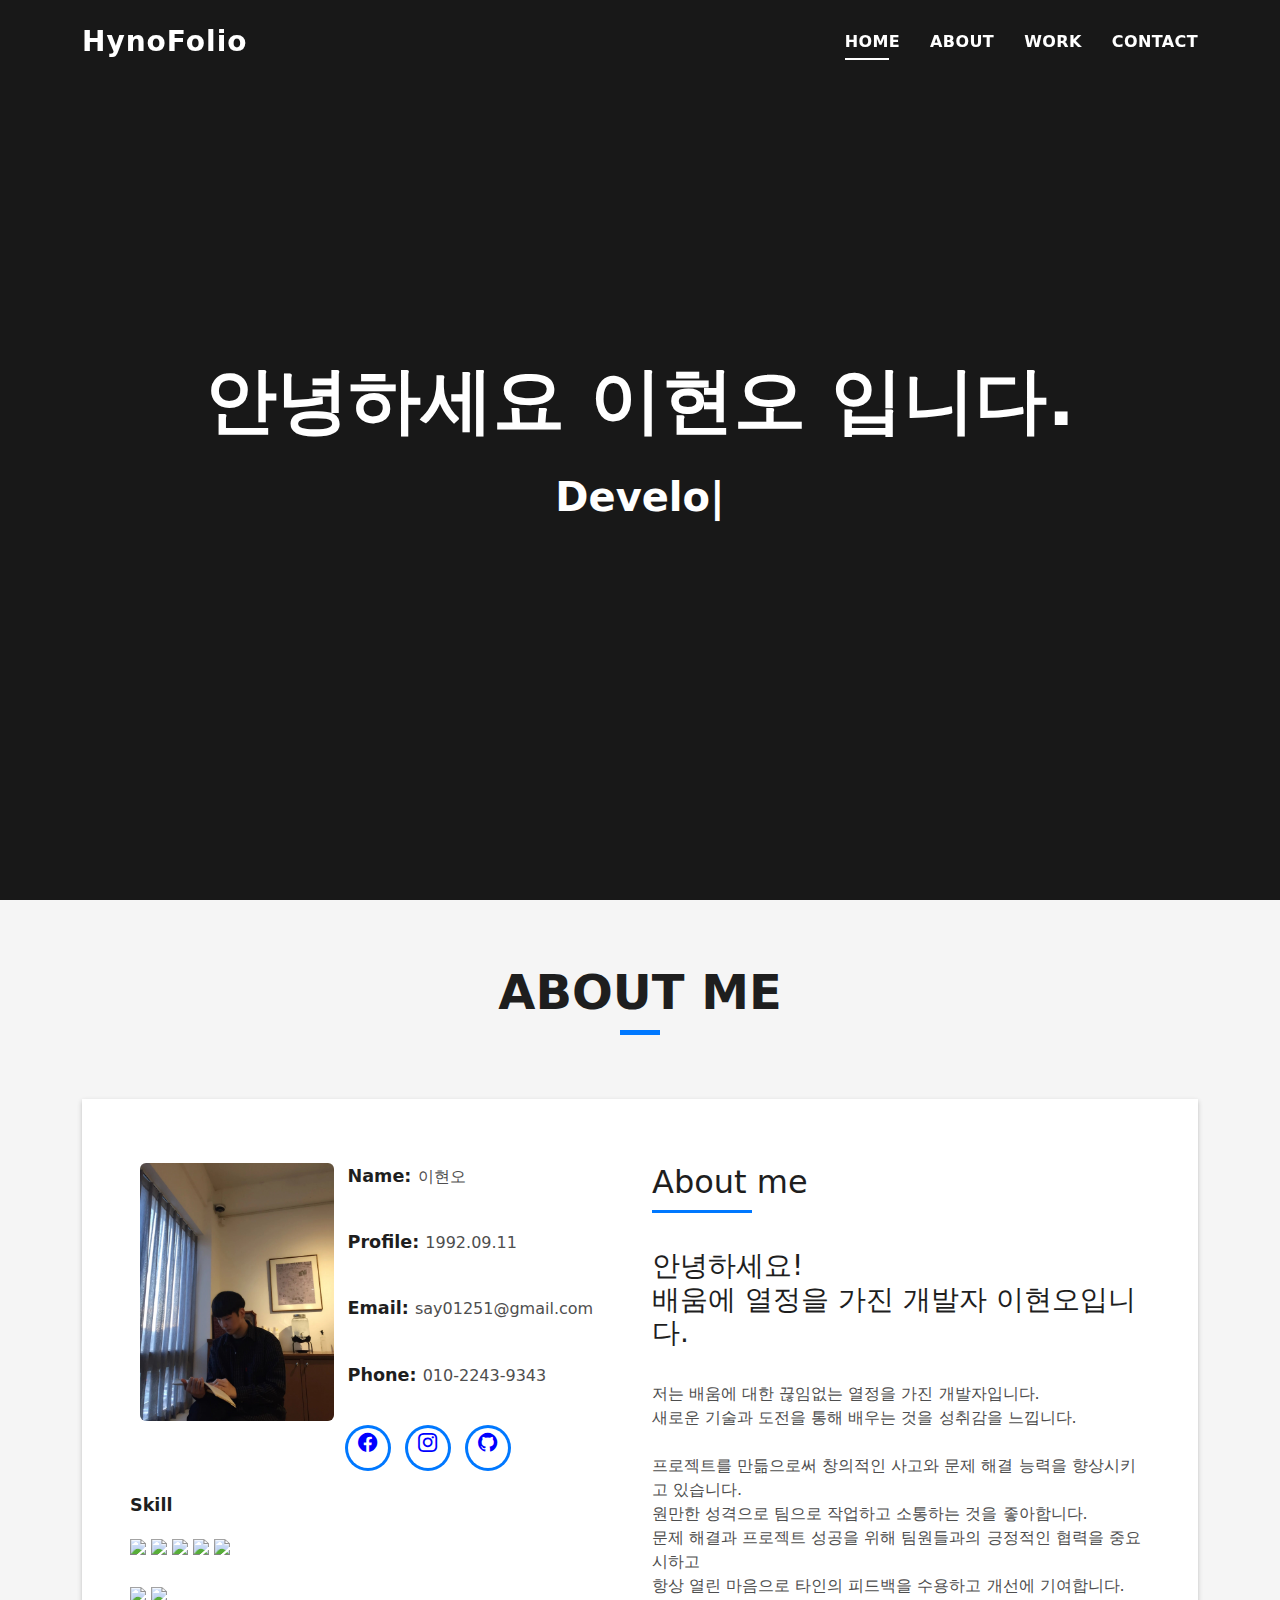
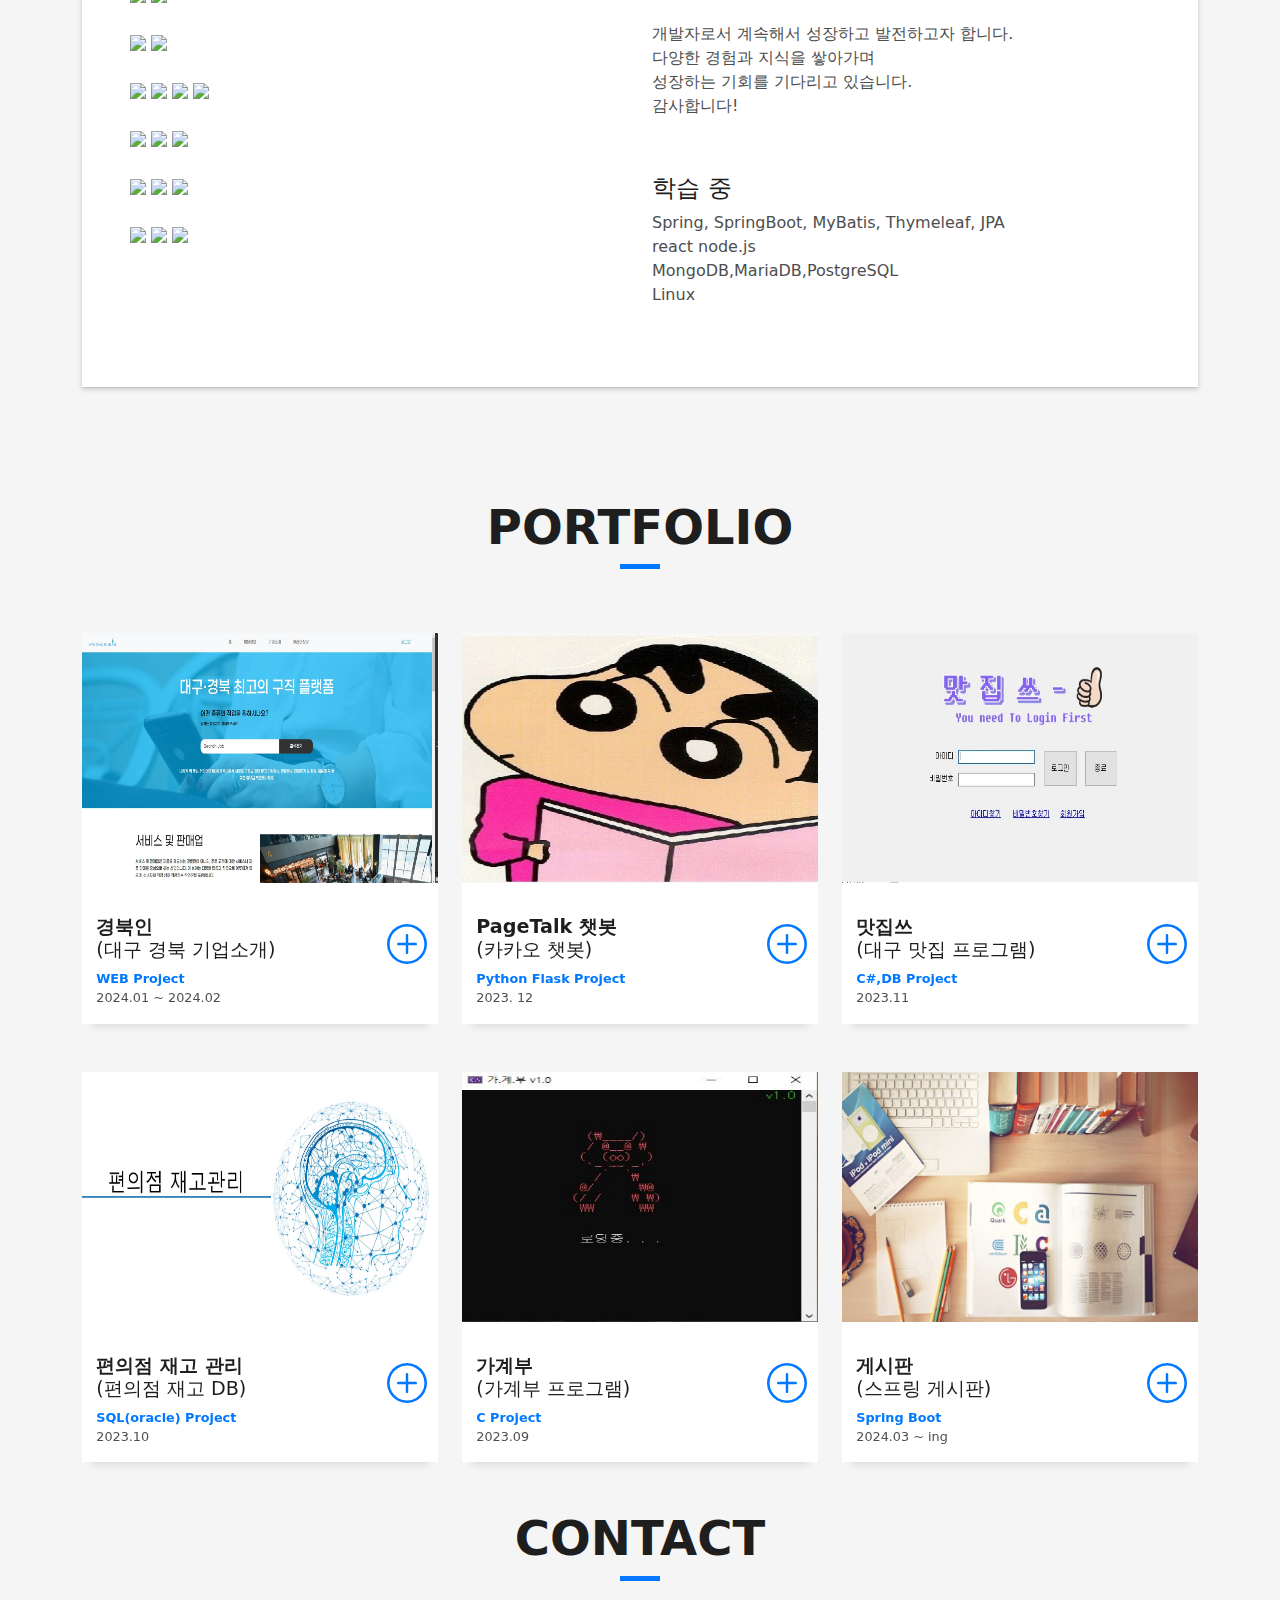
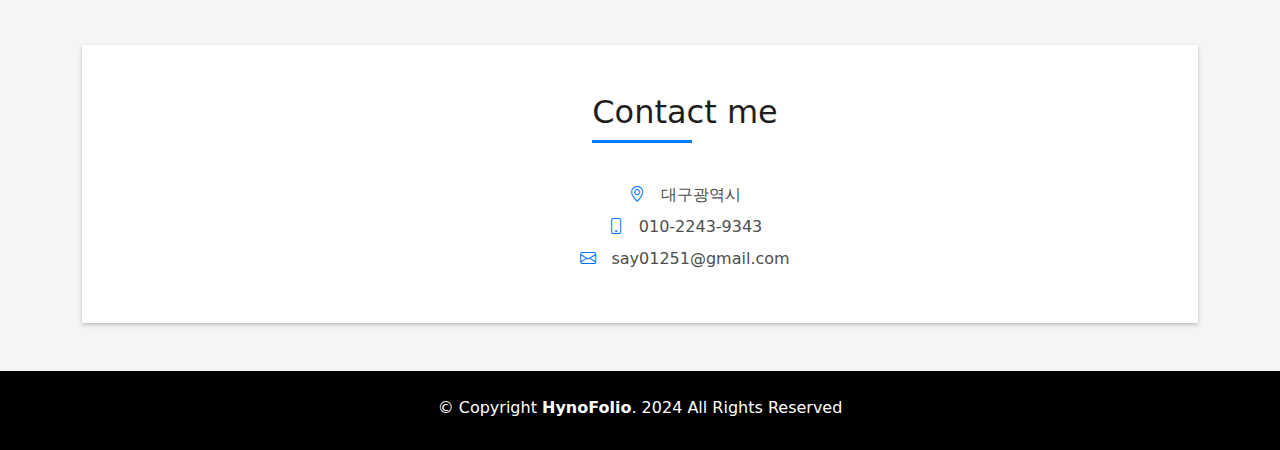
==== commit 0666d1de: "update.index" ====
--- a/index.html
+++ b/index.html
@@ -336,14 +336,14 @@
               <div class="work-content">
                 <div class="row">
                   <div class="col-sm-8">
-                    <h2 class="w-title"><strong>다음 프로젝트</strong><br>(구상중)</h2>
-                    <div class="w-more">
-                      <span class="w-ctegory"><strong>???</strong></span> <br> <span class="w-date">2024.??.?? ~ 2024.??.??</span>
-                    </div>
-                  </div>
-                  <div class="col-sm-4">
-                    <div class="w-like">
-                      <a href=""> <span class="bi bi-plus-circle"></span></a>
+                    <h2 class="w-title"><strong>게시판</strong><br>(스프링 게시판)</h2>
+                    <div class="w-more">
+                      <span class="w-ctegory"><strong>Spring Boot</strong></span> <br> <span class="w-date">2024.03 ~ ing</span>
+                    </div>
+                  </div>
+                  <div class="col-sm-4">
+                    <div class="w-like">
+                      <a href="portfolio-details6.html"> <span class="bi bi-plus-circle"></span></a>
                     </div>
                   </div>
                 </div>
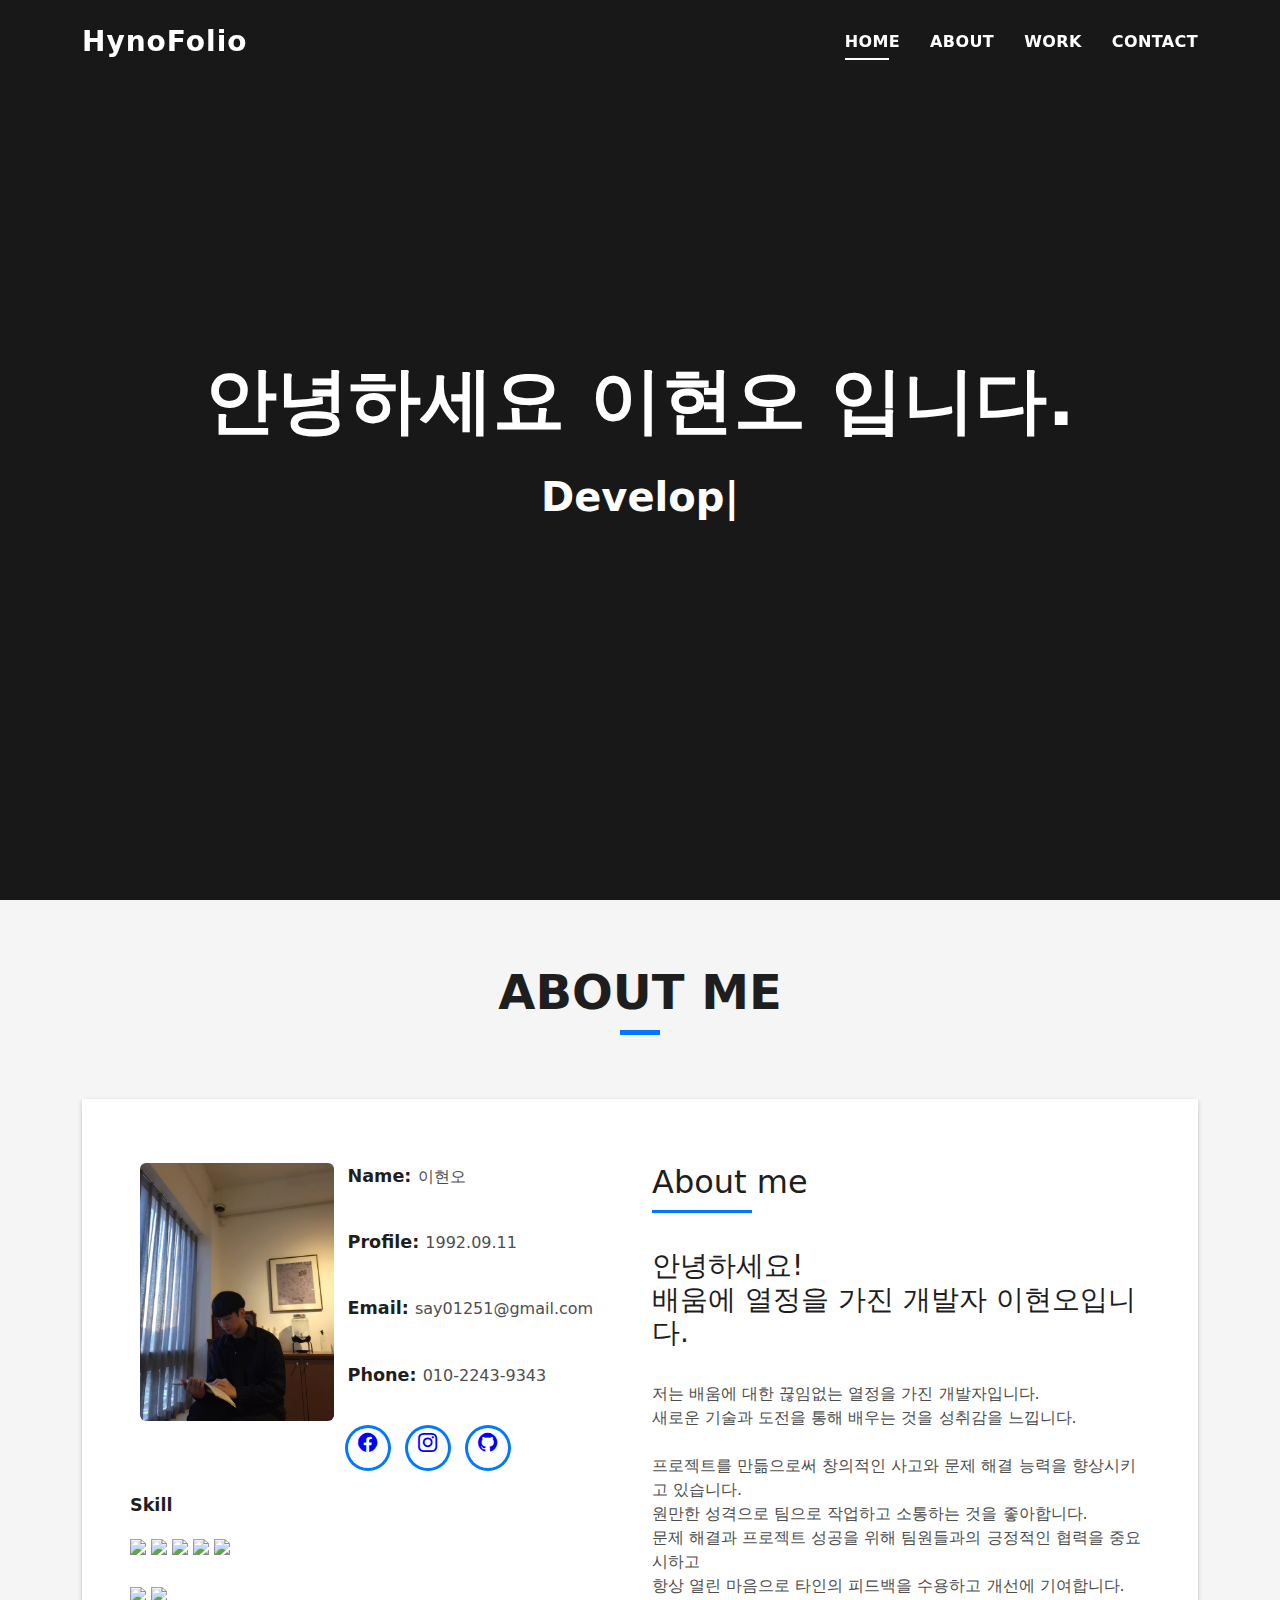
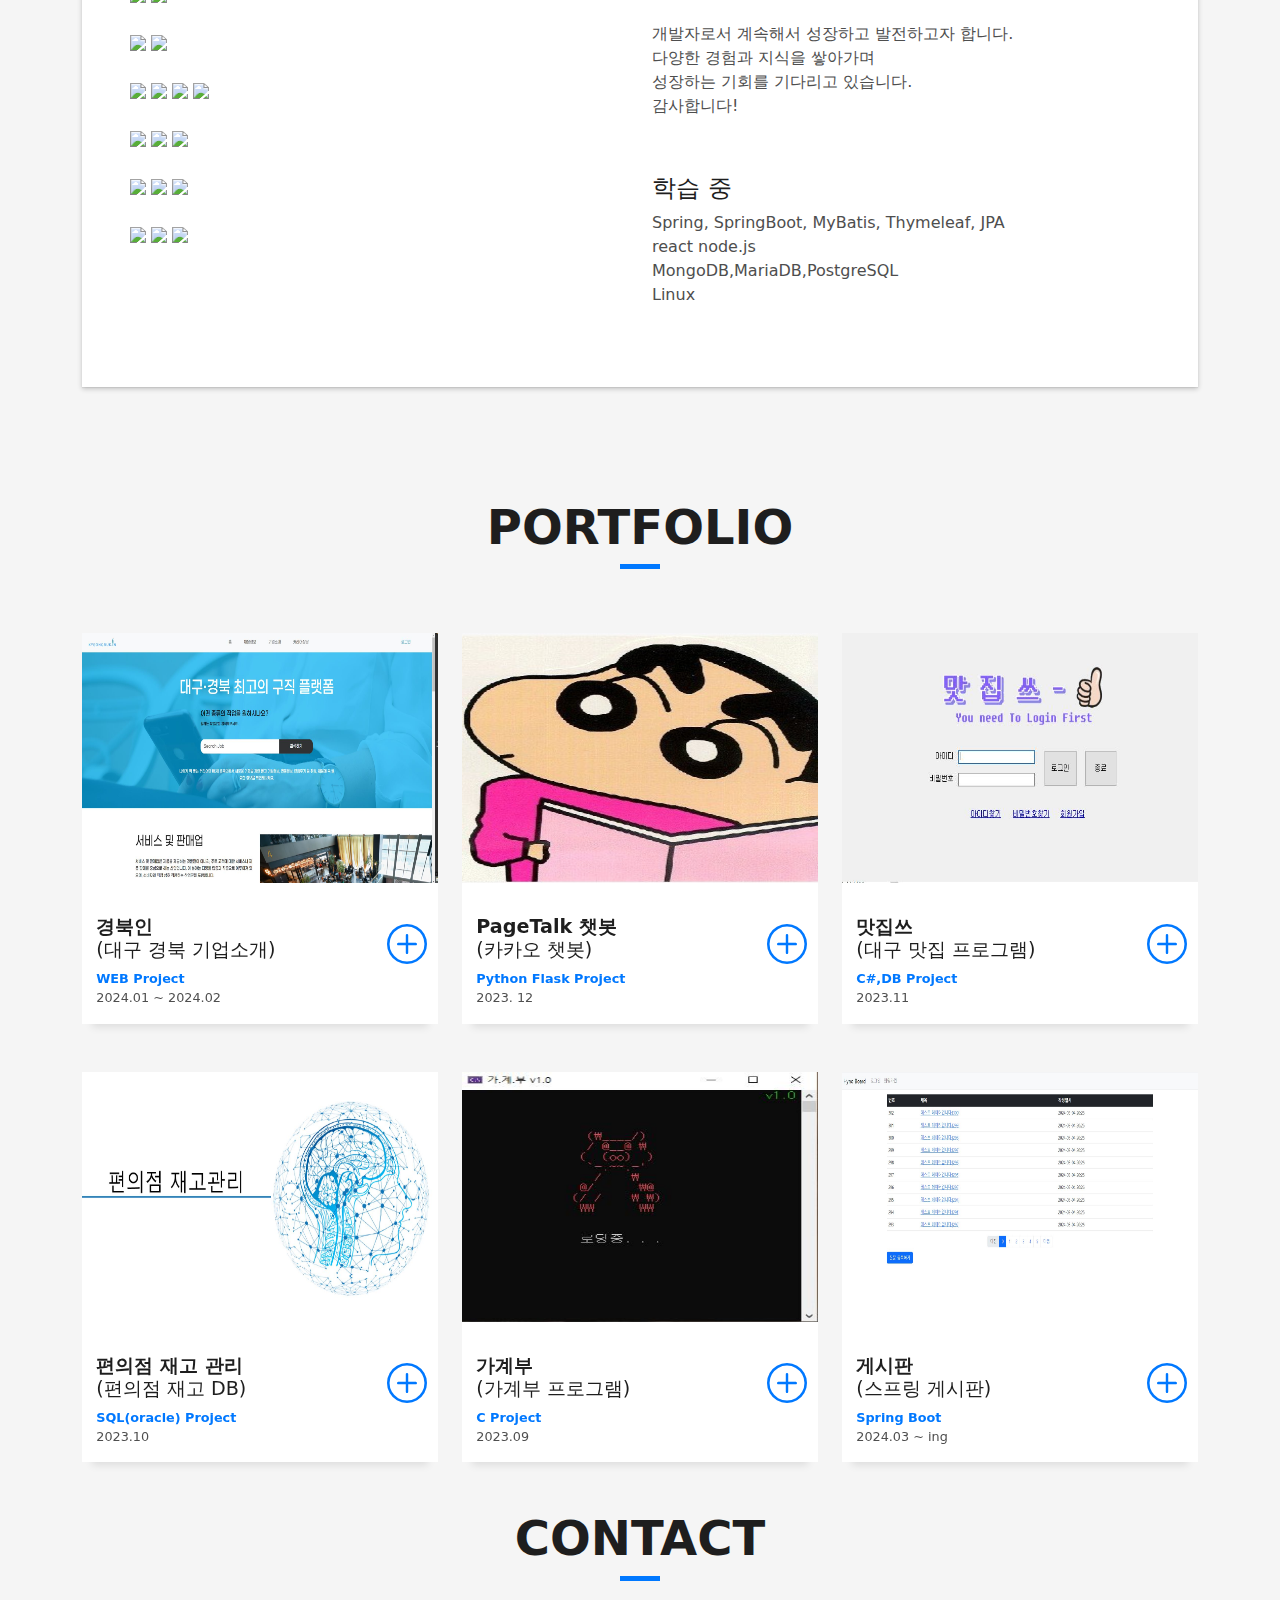
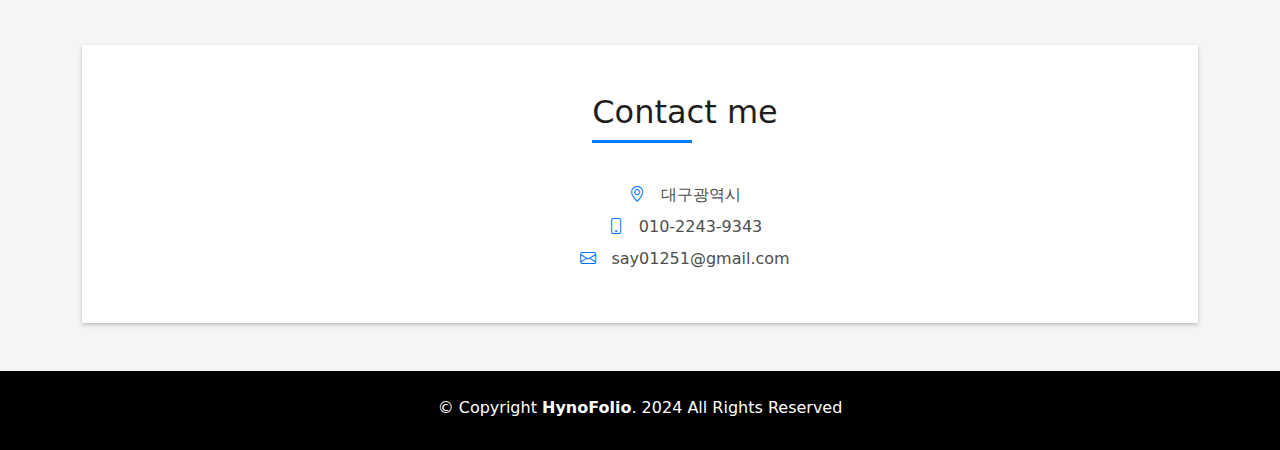
==== commit aa0e27f0: "Update index.html" ====
--- a/index.html
+++ b/index.html
@@ -330,7 +330,7 @@
             <div class="work-box">
               <a href="assets/img/work-6.jpg" data-gallery="portfolioGallery" class="portfolio-lightbox">
                 <div class="work-img">
-                  <img src="assets/img/work-6.jpg" alt="" class="img-fluid">
+                  <img src="assets/img/게시판1.jpg" alt="" class="img-fluid">
                 </div>
               </a>
               <div class="work-content">
@@ -429,4 +429,4 @@
 
 </body>
 
-</html>+</html>
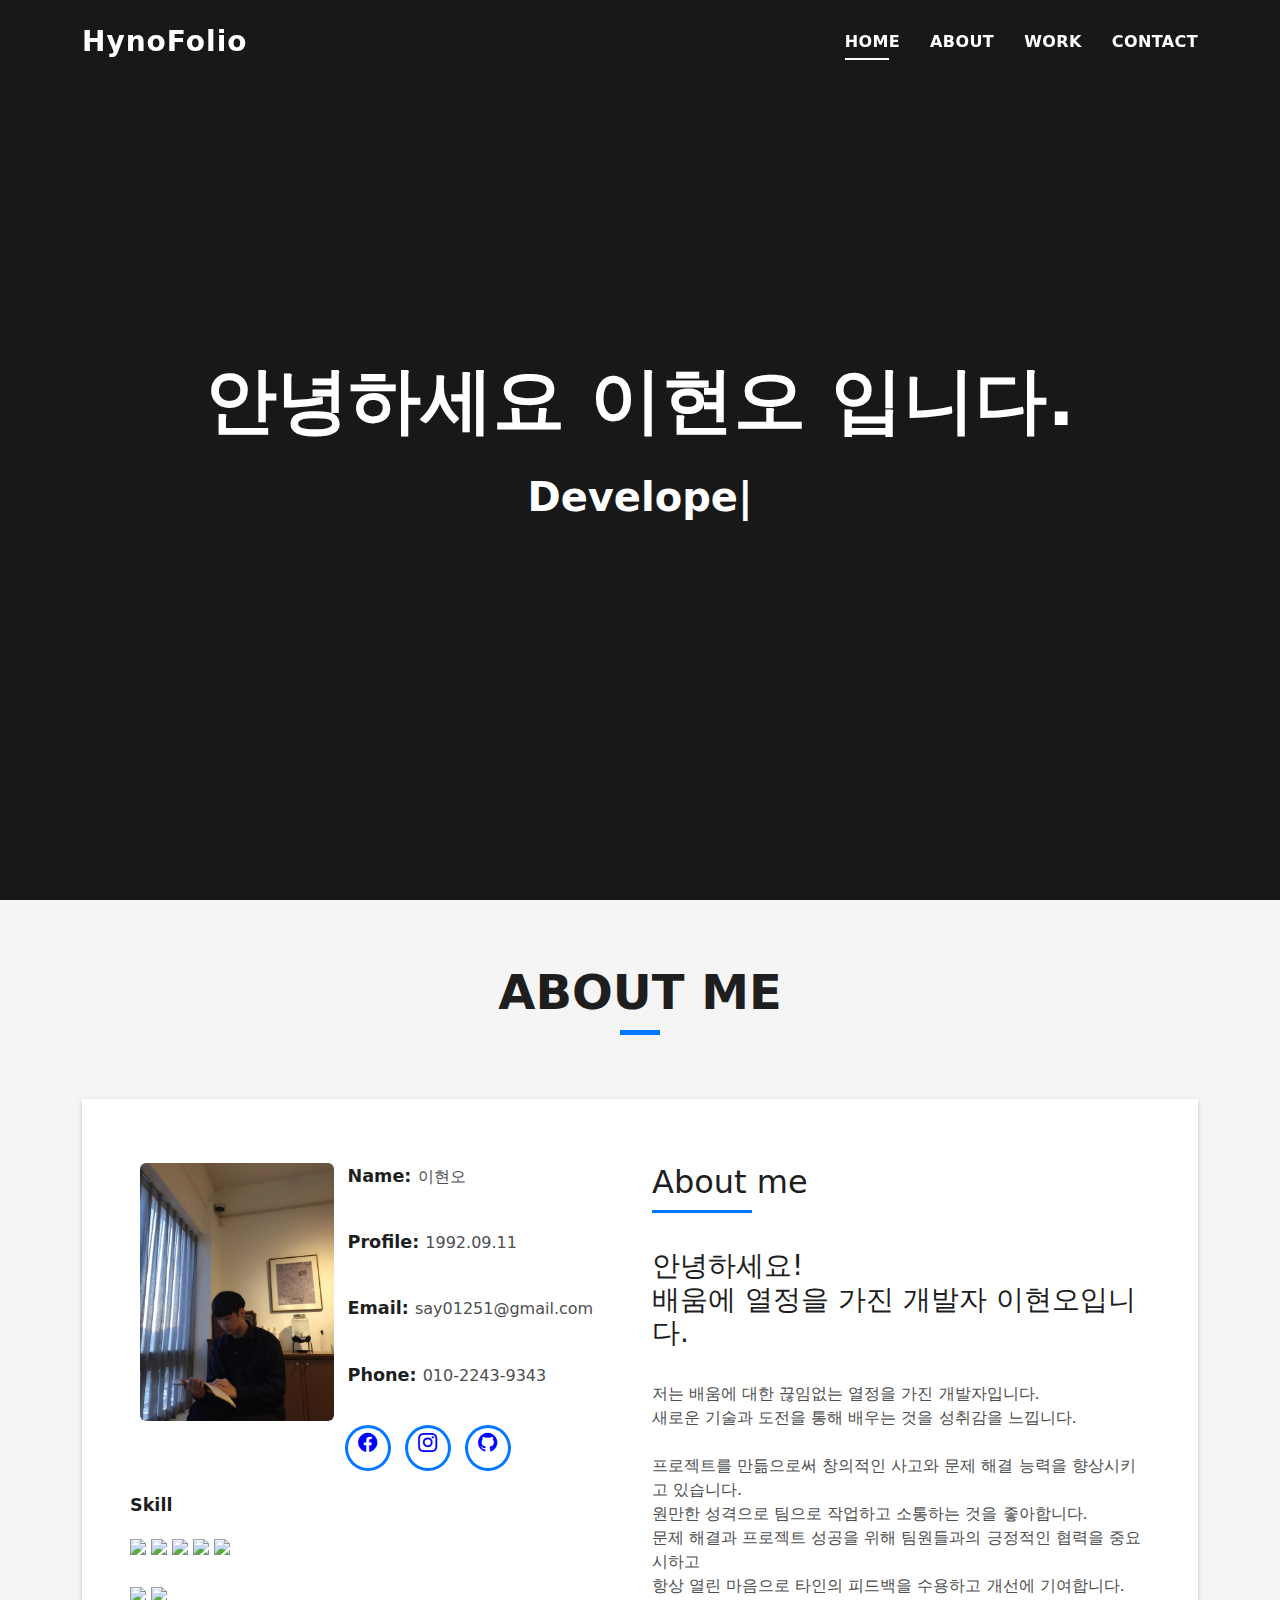
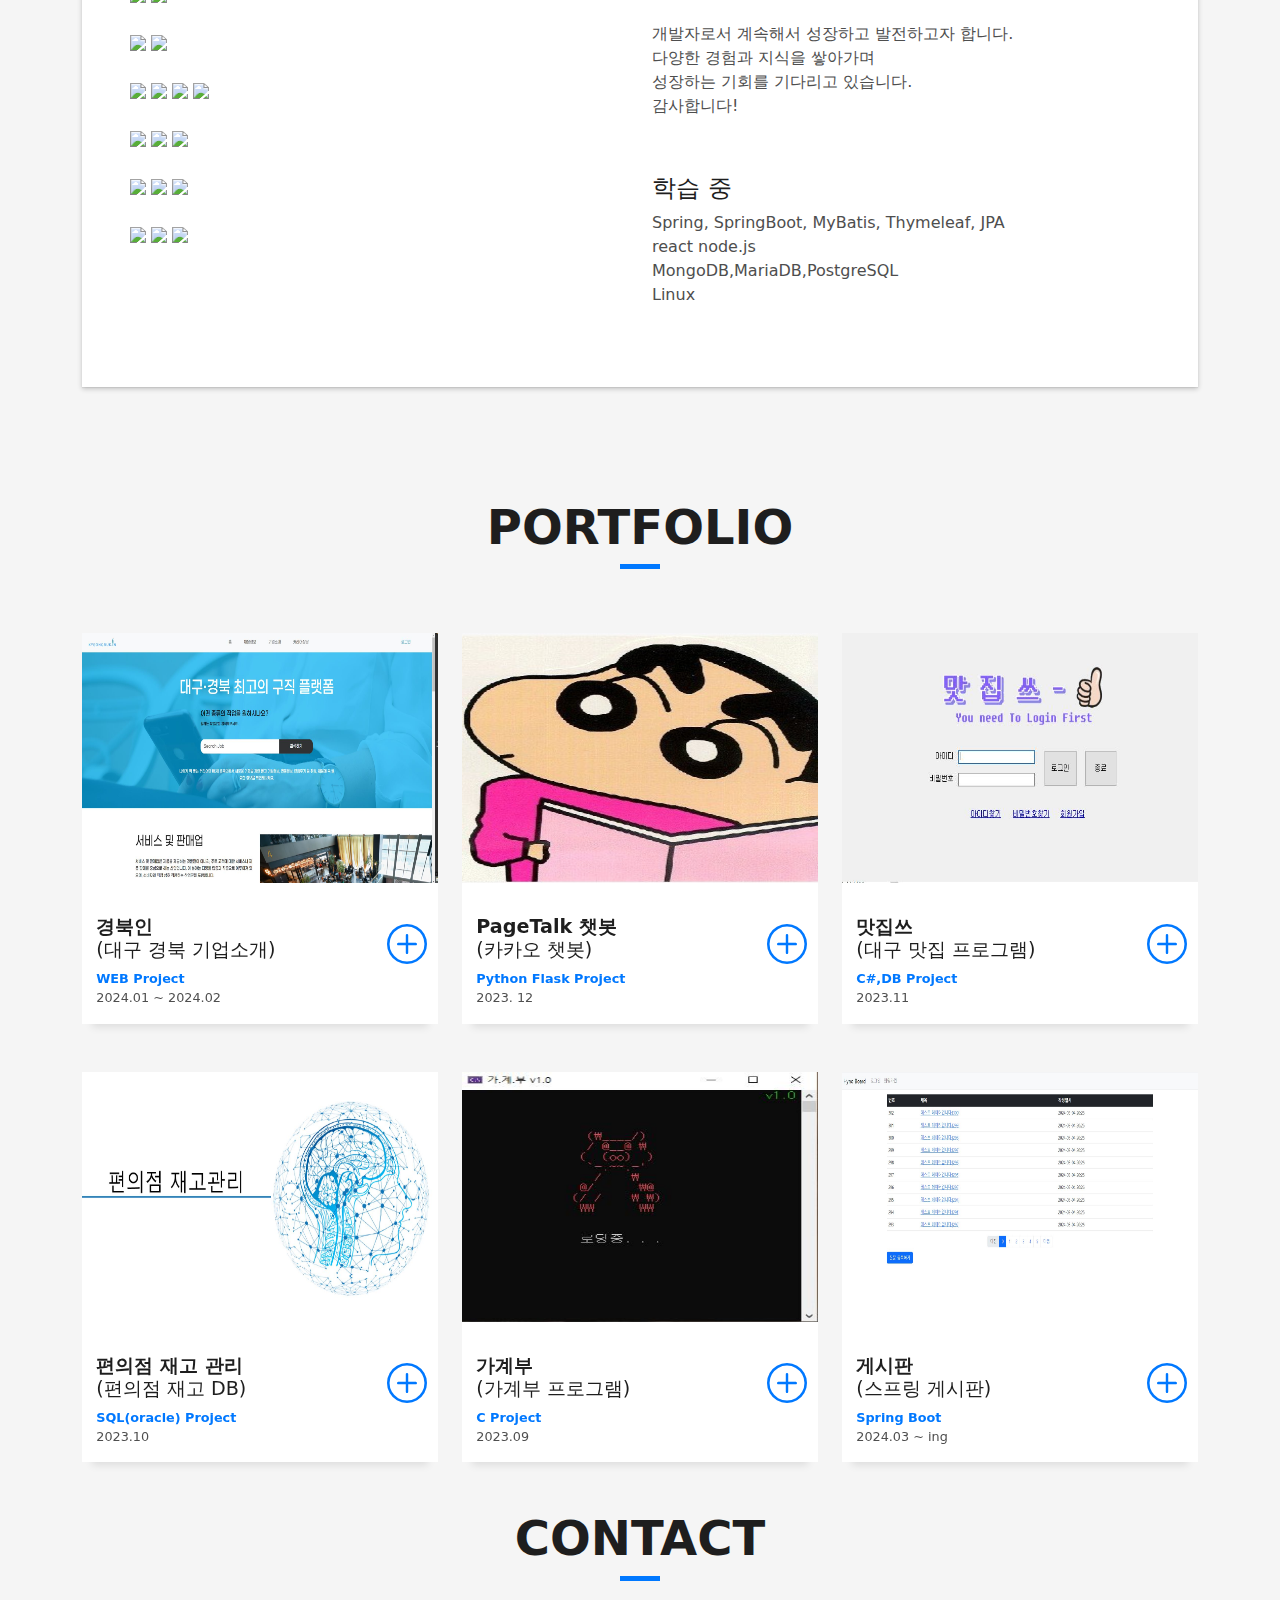
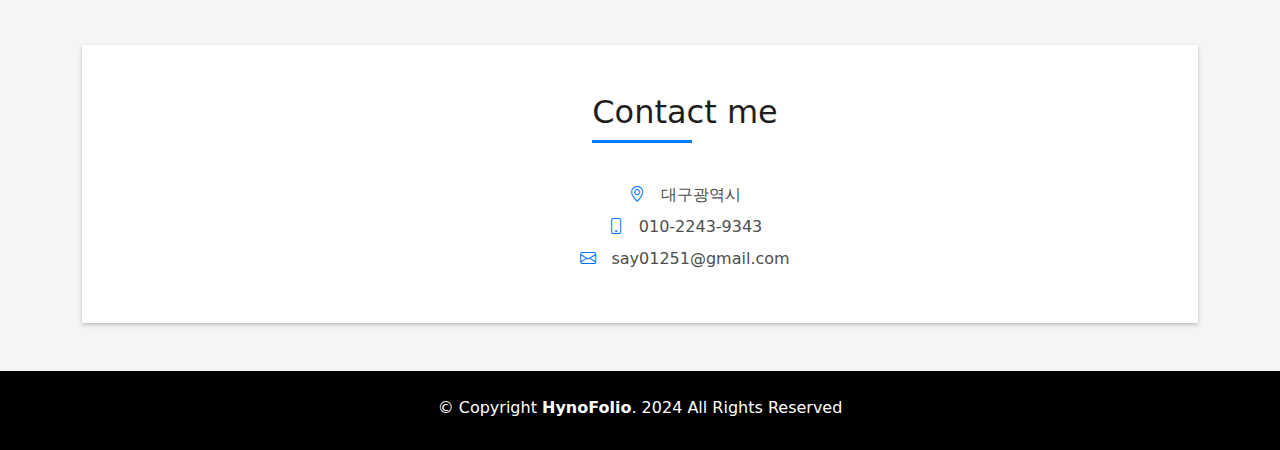
==== commit 254fa29f: "Update index.html" ====
--- a/index.html
+++ b/index.html
@@ -328,7 +328,7 @@
 
           <div class="col-md-4">
             <div class="work-box">
-              <a href="assets/img/work-6.jpg" data-gallery="portfolioGallery" class="portfolio-lightbox">
+              <a href="assets/img/게시판1.jpg" data-gallery="portfolioGallery" class="portfolio-lightbox">
                 <div class="work-img">
                   <img src="assets/img/게시판1.jpg" alt="" class="img-fluid">
                 </div>
